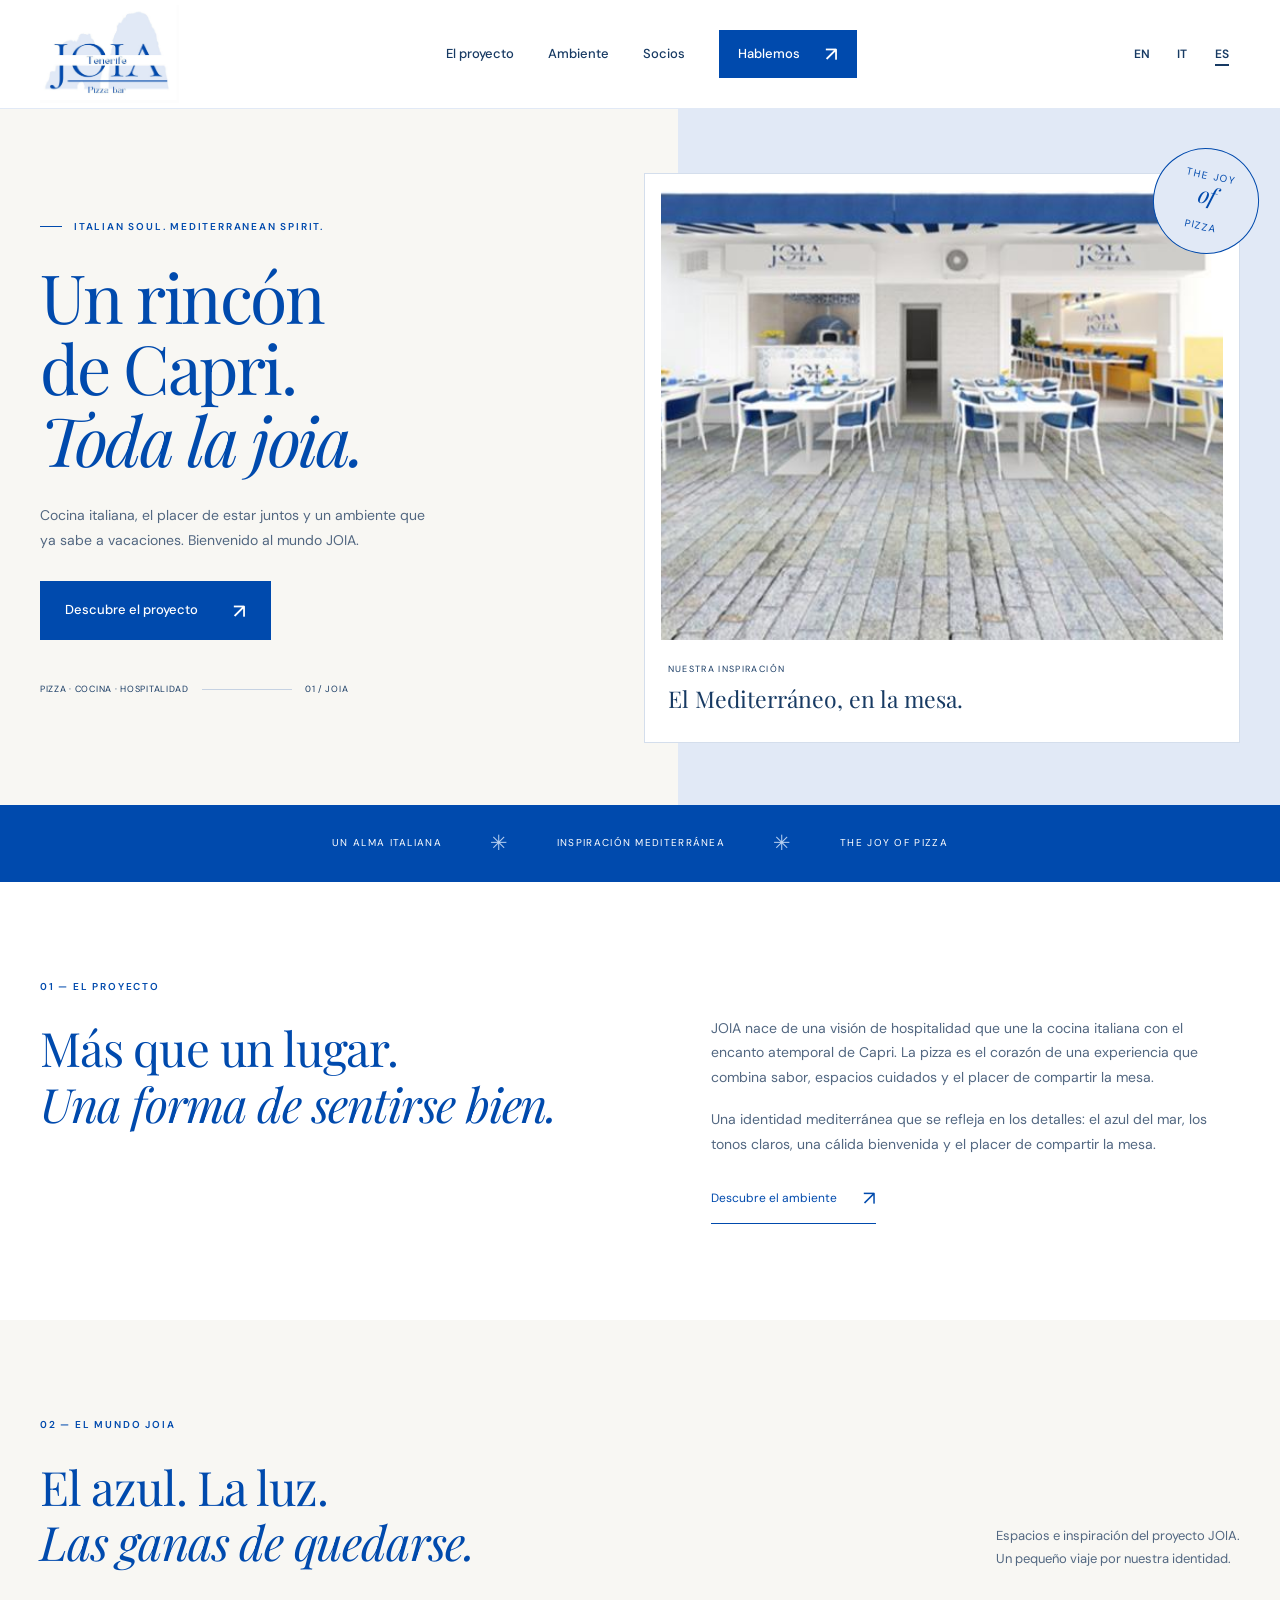
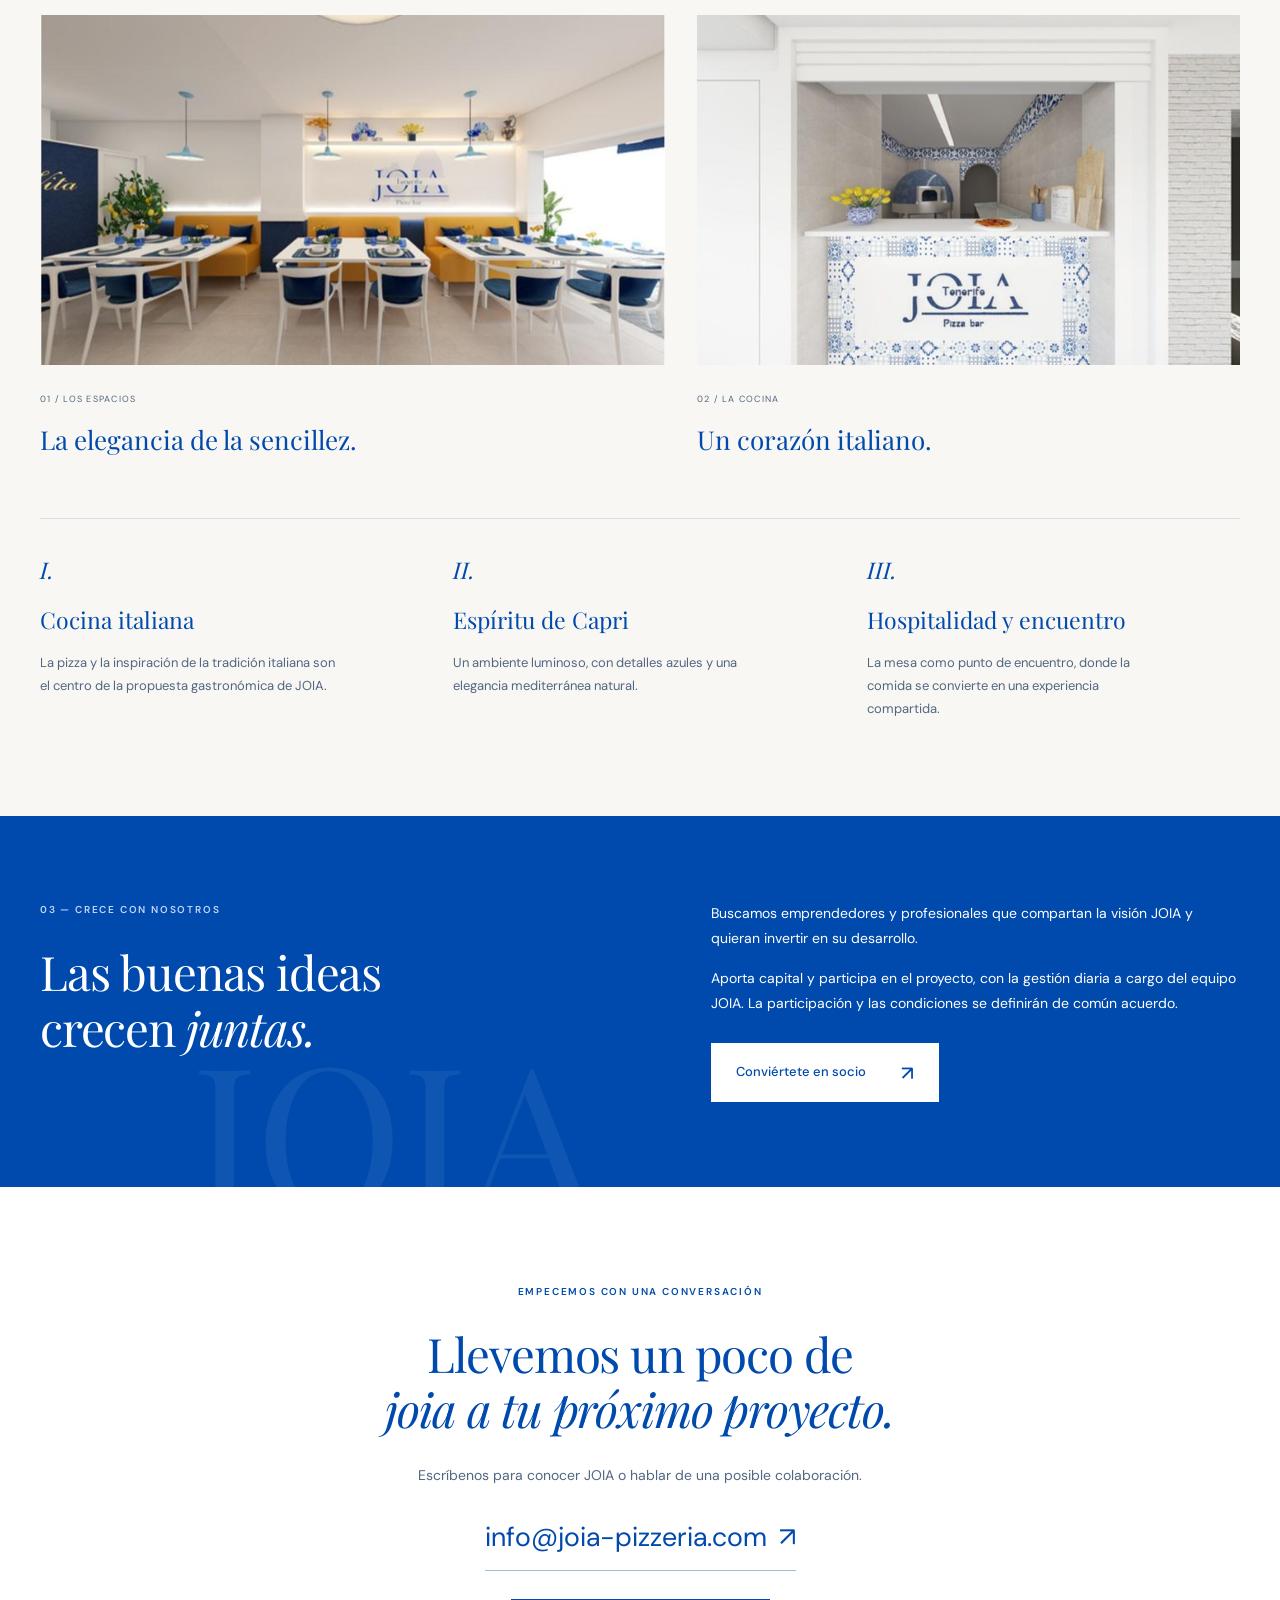
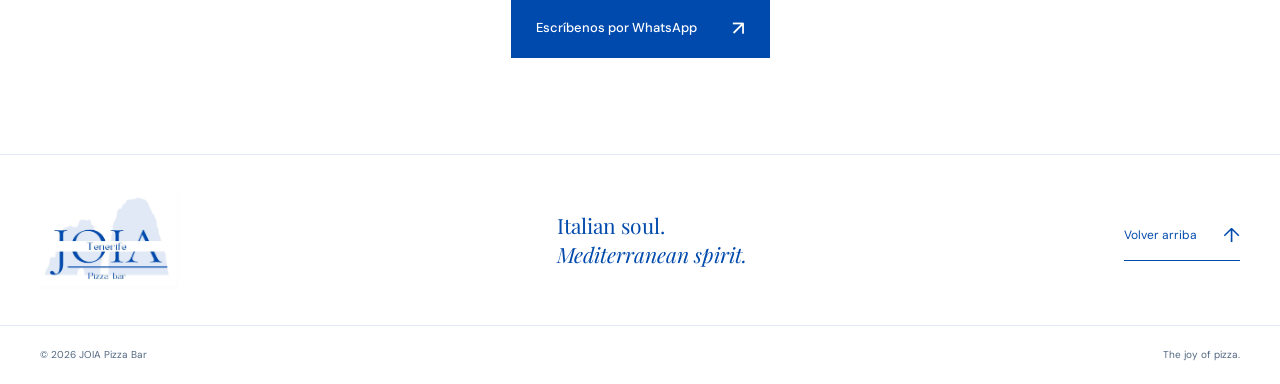
==== es/index.html @ fa0dd4e1 "Update page titles and descriptions for JOIA Pizzeria Contemporanea" ====
<!doctype html>
<html lang="es">
<head>
  <meta charset="utf-8">
  <meta name="viewport" content="width=device-width, initial-scale=1">
  <title>JOIA Pizzeria Contemporanea — Tenerife</title>
  <meta name="description" content="Descubre JOIA Pizza Bar, un proyecto de hospitalidad inspirado en Capri que reúne cocina italiana, pizza y encanto mediterráneo. Conoce el proyecto y conviértete en socio.">
  <link rel="canonical" href="https://www.joia-pizzeria.com/es/">
  <link rel="alternate" hreflang="en" href="https://www.joia-pizzeria.com/">
  <link rel="alternate" hreflang="it" href="https://www.joia-pizzeria.com/it/">
  <link rel="alternate" hreflang="es" href="https://www.joia-pizzeria.com/es/">
  <link rel="alternate" hreflang="x-default" href="https://www.joia-pizzeria.com/">
  <meta property="og:type" content="website">
  <meta property="og:site_name" content="JOIA">
  <meta property="og:title" content="JOIA Pizzeria Contemporanea — Tenerife">
  <meta property="og:description" content="Descubre JOIA Pizza Bar, un proyecto de hospitalidad inspirado en Capri que reúne cocina italiana, pizza y encanto mediterráneo. Conoce el proyecto y conviértete en socio.">
  <meta property="og:url" content="https://www.joia-pizzeria.com/es/">
  <meta property="og:image" content="https://www.joia-pizzeria.com/assets/img/joia-terrazza.jpg">
  <meta property="og:locale" content="es_ES">
  <meta property="og:locale:alternate" content="en_GB">
  <meta property="og:locale:alternate" content="it_IT">
  <meta name="twitter:card" content="summary_large_image">
  <meta name="twitter:title" content="JOIA Pizzeria Contemporanea — Tenerife">
  <meta name="twitter:description" content="Descubre JOIA Pizza Bar, un proyecto de hospitalidad inspirado en Capri que reúne cocina italiana, pizza y encanto mediterráneo. Conoce el proyecto y conviértete en socio.">
  <meta name="twitter:image" content="https://www.joia-pizzeria.com/assets/img/joia-terrazza.jpg">
  <script type="application/ld+json">{"@context": "https://schema.org", "@type": "WebPage", "name": "JOIA Pizzeria Contemporanea — Tenerife", "description": "Descubre JOIA Pizza Bar, un proyecto de hospitalidad inspirado en Capri que reúne cocina italiana, pizza y encanto mediterráneo. Conoce el proyecto y conviértete en socio.", "url": "https://www.joia-pizzeria.com/es/", "inLanguage": "es", "isPartOf": {"@type": "WebSite", "name": "JOIA", "url": "https://www.joia-pizzeria.com/", "inLanguage": ["en", "it", "es"]}}</script>
  <meta name="theme-color" content="#004AAD">
  <link rel="preconnect" href="https://fonts.googleapis.com">
  <link rel="preconnect" href="https://fonts.gstatic.com" crossorigin>
  <link href="https://fonts.googleapis.com/css2?family=DM+Sans:wght@400;500;600;700&family=Playfair+Display:ital,wght@0,400;0,500;0,600;1,400;1,500&display=swap" rel="stylesheet">
  <link rel="stylesheet" href="../assets/css/styles2.css">
  <script src="../assets/js/main2.js" defer></script>
  <link rel="stylesheet" href="../assets/css/languages.css">
</head>
<body>
  <a class="skip-link" href="#contenuto">Ir al contenido</a>
  <header class="header" id="top">
    <div class="shell header-inner">
      <a class="logo" href="./" aria-label="JOIA Pizza Bar, inicio">
        <img src="../assets/img/joia-logo-pdf.png" alt="JOIA Tenerife Pizza Bar" width="607" height="430">
      </a>
      <button class="menu-toggle" aria-controls="navigation" aria-expanded="false" aria-label="Abrir menú"><span></span><span></span></button>
      <nav id="navigation" class="navigation" aria-label="Navegación principal">
        <a href="#progetto">El proyecto</a>
        <a href="#atmosfera">Ambiente</a>
        <a href="#partner">Socios</a>
        <a class="button button-small" href="#contatti">Hablemos <span aria-hidden="true">↗</span></a>
      </nav>
      <div class="language-switcher" role="group" aria-label="Elegir idioma"><a href="/" lang="en" hreflang="en" aria-label="English">EN</a><a href="/it/" lang="it" hreflang="it" aria-label="Italiano">IT</a><a href="/es/" lang="es" hreflang="es" aria-label="Español" aria-current="true">ES</a></div>
    </div>
  </header>

  <main id="contenuto">
    <section class="hero2" aria-labelledby="hero-title">
      <div class="shell hero-grid">
        <div class="hero-copy2">
          <p class="kicker"><span aria-hidden="true"></span> Italian soul. Mediterranean spirit.</p>
          <h1 id="hero-title">Un rincón<br>de Capri.<br><em>Toda la joia.</em></h1>
          <p class="intro">Cocina italiana, el placer de estar juntos y un ambiente que ya sabe a vacaciones. Bienvenido al mundo JOIA.</p>
          <a class="button" href="#progetto">Descubre el proyecto <span aria-hidden="true">↗</span></a>
          <div class="hero-signature"><span>Pizza · Cocina · Hospitalidad</span><span class="signature-line" aria-hidden="true"></span><span>01 / JOIA</span></div>
        </div>
        <figure class="hero-photo">
          <img src="../assets/img/joia-terrazza.jpg" alt="Diseño de la terraza JOIA con mesas blancas y detalles azules" width="757" height="410" fetchpriority="high">
          <figcaption><span>Nuestra inspiración</span><strong>El Mediterráneo, en la mesa.</strong></figcaption>
          <div class="round-seal" aria-hidden="true">THE JOY<br><i>of</i><br>PIZZA</div>
        </figure>
      </div>
    </section>

    <div class="brand-band" aria-label="La identidad JOIA"><span>Un alma italiana</span><span aria-hidden="true">✳</span><span>Inspiración mediterránea</span><span aria-hidden="true">✳</span><span>The joy of pizza</span></div>

    <section class="section shell story" id="progetto">
      <div class="story-heading"><p class="kicker">01 — El proyecto</p><h2>Más que un lugar.<br><em>Una forma de sentirse bien.</em></h2></div>
      <div class="story-text"><p>JOIA nace de una visión de hospitalidad que une la cocina italiana con el encanto atemporal de Capri. La pizza es el corazón de una experiencia que combina sabor, espacios cuidados y el placer de compartir la mesa.</p><p>Una identidad mediterránea que se refleja en los detalles: el azul del mar, los tonos claros, una cálida bienvenida y el placer de compartir la mesa.</p><a class="text-link" href="#atmosfera">Descubre el ambiente <span aria-hidden="true">↗</span></a></div>
    </section>

    <section class="atmosphere" id="atmosfera">
      <div class="shell section">
        <div class="section-top"><div><p class="kicker">02 — El mundo JOIA</p><h2>El azul. La luz.<br><em>Las ganas de quedarse.</em></h2></div><p>Espacios e inspiración del proyecto JOIA.<br>Un pequeño viaje por nuestra identidad.</p></div>
        <div class="photo-grid">
          <figure class="space-photo"><img src="../assets/img/joia-interni.jpg" alt="Interior JOIA con asientos azules, mesas claras y detalles mediterráneos" width="760" height="553" loading="lazy"><figcaption><span>01 / Los espacios</span><h3>La elegancia de la sencillez.</h3></figcaption></figure>
          <figure class="space-photo"><img src="../assets/img/joia-forno.jpg" alt="Diseño del horno JOIA con una barra decorada en blanco y azul" width="757" height="553" loading="lazy"><figcaption><span>02 / La cocina</span><h3>Un corazón italiano.</h3></figcaption></figure>
        </div>
        <div class="identity-grid"><article><span class="detail-number">I.</span><h3>Cocina italiana</h3><p>La pizza y la inspiración de la tradición italiana son el centro de la propuesta gastronómica de JOIA.</p></article><article><span class="detail-number">II.</span><h3>Espíritu de Capri</h3><p>Un ambiente luminoso, con detalles azules y una elegancia mediterránea natural.</p></article><article><span class="detail-number">III.</span><h3>Hospitalidad y encuentro</h3><p>La mesa como punto de encuentro, donde la comida se convierte en una experiencia compartida.</p></article></div>
      </div>
    </section>

    <section class="partner2" id="partner">
      <div class="shell partner-grid">
        <div><p class="kicker">03 — Crece con nosotros</p><h2>Las buenas ideas<br>crecen <em>juntas.</em></h2></div>
        <div class="partner-copy"><p>Buscamos emprendedores y profesionales que compartan la visión JOIA y quieran invertir en su desarrollo.</p><p>Aporta capital y participa en el proyecto, con la gestión diaria a cargo del equipo JOIA. La participación y las condiciones se definirán de común acuerdo.</p><a class="button button-light" href="partner.html">Conviértete en socio <span aria-hidden="true">↗</span></a></div>
      </div>
      <span class="partner-watermark" aria-hidden="true">JOIA</span>
    </section>

    <section class="shell section contact2" id="contatti">
      <p class="kicker">Empecemos con una conversación</p>
      <h2>Llevemos un poco de<br><em>joia a tu próximo proyecto.</em></h2>
      <p>Escríbenos para conocer JOIA o hablar de una posible colaboración.</p>
      <a class="contact-email" href="mailto:info@joia-pizzeria.com?subject=Informaci%C3%B3n%20sobre%20el%20proyecto%20JOIA">info@joia-pizzeria.com<span aria-hidden="true">↗</span></a>
      <div class="contact-whatsapp">
        <a class="button" href="https://wa.me/34624633279?text=%C2%A1Hola%21%20Me%20gustar%C3%ADa%20recibir%20informaci%C3%B3n%20sobre%20el%20proyecto%20JOIA." target="_blank" rel="noopener noreferrer">Escríbenos por WhatsApp <span aria-hidden="true">↗</span></a>
      </div>
    </section>
  </main>

  <footer class="footer2">
    <div class="shell footer-top"><a class="logo" href="#top" aria-label="JOIA Pizza Bar, volver arriba"><img src="../assets/img/joia-logo-pdf.png" alt="JOIA Tenerife Pizza Bar" width="607" height="430" loading="lazy"></a><p>Italian soul.<br><em>Mediterranean spirit.</em></p><a class="text-link" href="#top">Volver arriba <span aria-hidden="true">↑</span></a></div>
    <div class="shell footer-bottom"><span>© <span id="year2">2026</span> JOIA Pizza Bar</span><span>The joy of pizza.</span></div>
  </footer>
</body>
</html>
---- assets/css/styles2.css ----
/* Seconda bozza: colori campionati dal logo nel PDF JOIA. */
:root { --blue: #004AAD; --light-blue: #E1E9F6; --ink: #173A63; --muted: #526781; --paper: #FFFFFF; --sand: #F8F7F3; --serif: 'Playfair Display', Georgia, serif; --sans: 'DM Sans', system-ui, sans-serif; }
* { box-sizing: border-box; }
html { scroll-behavior: smooth; scroll-padding-top: 112px; }
body { margin: 0; color: var(--ink); background: var(--paper); font: 16px/1.75 var(--sans); }
img { display: block; max-width: 100%; height: auto; }
a { color: inherit; }
button { font: inherit; }
h1, h2, h3, p, figure { margin: 0; }
h1, h2, h3 { font-family: var(--serif); font-weight: 400; }
em { font-weight: 400; }
a:focus-visible, button:focus-visible { outline: 3px solid var(--blue); outline-offset: 5px; }
.shell { max-width: 1280px; padding-inline: 40px; margin-inline: auto; }
.skip-link { position: fixed; top: -100px; left: 20px; z-index: 100; background: white; padding: 12px; }
.skip-link:focus { top: 10px; }
.header { background: #fff; position: sticky; top: 0; z-index: 20; border-bottom: 1px solid var(--light-blue); }
.header-inner { display: flex; align-items: center; justify-content: space-between; min-height: 108px; gap: 24px; }
.logo { display: block; width: 139px; flex-shrink: 0; }
.navigation { display: flex; gap: 34px; align-items: center; }
.navigation > a { text-decoration: none; font-size: 13px; font-weight: 500; }
.navigation > a:not(.button):hover { color: var(--blue); text-decoration: underline; text-underline-offset: 5px; }
.button { display: inline-flex; align-items: center; justify-content: space-between; gap: 35px; padding: 17px 24px; background: var(--blue); color: #fff; text-decoration: none; font-size: 13px; font-weight: 500; border: 1px solid var(--blue); transition: background .2s; }
.button:hover { background: #003A88; }
.button span { font-size: 20px; line-height: 1; }
.button-small { padding: 12px 18px; gap: 25px; }
.menu-toggle { display: none; background: none; border: 0; padding: 12px; width: 44px; height: 44px; cursor: pointer; }
.menu-toggle span { display: block; height: 2px; background: var(--blue); margin-block: 6px; }
.kicker { font-size: 10px; letter-spacing: .18em; text-transform: uppercase; font-weight: 600; color: var(--blue); margin-bottom: 25px; }
.hero2 { background: linear-gradient(90deg, var(--sand) 0%, var(--sand) 53%, var(--light-blue) 53%); padding-block: 64px 62px; }
.hero-grid { display: grid; grid-template-columns: .95fr 1.05fr; gap: 64px; align-items: center; }
.hero-copy2 .kicker { display: flex; align-items: center; gap: 12px; }
.hero-copy2 .kicker > span { width: 22px; height: 1px; background: var(--blue); }
h1 { font-size: clamp(54px, 5.3vw, 76px); line-height: 1.06; letter-spacing: -.035em; color: var(--blue); }
.intro { max-width: 390px; margin-block: 27px 29px; color: var(--muted); font-size: 14px; }
.hero-signature { display: flex; gap: 13px; align-items: center; margin-top: 42px; font-size: 9px; letter-spacing: .08em; text-transform: uppercase; }
.signature-line { height: 1px; flex: 1; max-width: 90px; background: #c6d2e2; }
.hero-photo { position: relative; padding: 16px 16px 0; background: white; border: 1px solid #d4deec; margin-left: 0; }
.hero-photo > img { width: 100%; height: 450px; object-fit: cover; object-position: center; }
.hero-photo figcaption { padding: 22px 7px 25px; }
.hero-photo figcaption span { display: block; font-size: 9px; letter-spacing: .15em; text-transform: uppercase; margin-bottom: 6px; }
.hero-photo figcaption strong { font: 400 23px/1.3 var(--serif); }
.round-seal { position: absolute; top: -26px; right: -20px; width: 106px; height: 106px; border: 1px solid var(--blue); border-radius: 50%; color: var(--blue); background: var(--light-blue); font-size: 10px; letter-spacing: .12em; text-align: center; line-height: 1.4; display: flex; flex-direction: column; justify-content: center; transform: rotate(12deg); }
.round-seal i { font: italic 23px/1 var(--serif); letter-spacing: 0; }
.brand-band { display: flex; justify-content: center; gap: 48px; align-items: center; background: var(--blue); color: white; padding: 20px 30px; font-size: 10px; letter-spacing: .13em; text-transform: uppercase; }
.brand-band span:nth-child(even) { font-size: 21px; color: #b7d0f0; }
.section { padding-block: 96px; }
h2 { font-size: clamp(34px, 3.7vw, 50px); line-height: 1.18; letter-spacing: -.025em; color: var(--blue); }
.story { display: grid; grid-template-columns: 1.1fr 1fr; gap: 90px; }
.story-text { padding-top: 38px; font-size: 14px; color: var(--muted); }
.story-text p + p { margin-top: 18px; }
.text-link { display: inline-flex; align-items: center; gap: 26px; text-decoration: none; color: var(--blue); font-size: 12px; border-bottom: 1px solid var(--blue); padding-bottom: 7px; }
.story-text .text-link { margin-top: 25px; }
.text-link span { font-size: 20px; }
.atmosphere { background: var(--sand); }
.section-top { display: flex; align-items: flex-end; justify-content: space-between; gap: 35px; margin-bottom: 45px; }
.section-top > p { font-size: 13px; color: var(--muted); max-width: 320px; }
.photo-grid { display: grid; grid-template-columns: 1.15fr 1fr; gap: 32px; }
.space-photo img { width: 100%; height: 350px; object-fit: cover; }
.space-photo figcaption { padding-top: 18px; }
.space-photo figcaption > span { font-size: 9px; letter-spacing: .14em; text-transform: uppercase; color: var(--muted); }
.space-photo h3 { font-size: 26px; color: var(--blue); margin-top: 6px; }
.identity-grid { display: grid; grid-template-columns: repeat(3, 1fr); gap: 40px; margin-top: 55px; padding-top: 35px; border-top: 1px solid #d8e0e9; }
.detail-number { font: italic 23px var(--serif); color: var(--blue); }
.identity-grid h3 { font-size: 23px; margin: 12px 0; color: var(--blue); }
.identity-grid p { font-size: 13px; color: var(--muted); max-width: 300px; }
.partner2 { background: var(--blue); color: white; padding-block: 85px; position: relative; overflow: hidden; }
.partner-grid { display: grid; grid-template-columns: 1.1fr 1fr; gap: 90px; position: relative; z-index: 1; }
.partner2 .kicker { color: #c1d6f5; }
.partner2 h2 { color: white; }
.partner-copy { font-size: 14px; }
.partner-copy p + p { margin-top: 16px; }
.button-light { background: white; color: var(--blue); border-color: white; margin-top: 28px; }
.button-light:hover { background: var(--light-blue); }
.partner2 a:focus-visible { outline-color: white; }
.partner-watermark { position: absolute; font: 200px/1 var(--serif); opacity: .06; bottom: -42px; left: 15%; pointer-events: none; }
.contact2 { text-align: center; }
.contact2 > p:not(.kicker) { font-size: 14px; color: var(--muted); margin-top: 26px; }
.contact-email { display: inline-block; font-size: clamp(17px, 2.5vw, 27px); color: var(--blue); text-decoration: none; border-bottom: 1px solid #a0bada; padding-bottom: 10px; margin-top: 25px; overflow-wrap: anywhere; }
.contact-email span { padding-left: 12px; }
.contact-whatsapp { margin-top: 28px; }
.footer2 { border-top: 1px solid var(--light-blue); }
.footer-top { display: flex; align-items: center; justify-content: space-between; gap: 25px; padding-block: 36px; }
.footer-top > p { font: 21px/1.4 var(--serif); color: var(--blue); }
.footer-bottom { display: flex; justify-content: space-between; border-top: 1px solid var(--light-blue); padding-block: 20px; font-size: 10px; color: var(--muted); }
@media (max-width: 1000px) {
  .hero-grid { gap: 35px; }
  .hero-photo > img { height: 420px; }
  .story, .partner-grid { gap: 45px; }
  .brand-band { gap: 25px; font-size: 9px; }
}
@media (max-width: 760px) {
  html { scroll-padding-top: 87px; }
  .shell { padding-inline: 24px; }
  .header-inner { min-height: 84px; }
  .logo { width: 103px; }
  .menu-toggle { display: block; }
  .navigation { display: none; position: absolute; top: 84px; left: 0; right: 0; background: white; padding: 24px; border-bottom: 1px solid var(--light-blue); flex-direction: column; align-items: stretch; gap: 22px; }
  .navigation.open { display: flex; }
  .menu-toggle[aria-expanded="true"] span:first-child { transform: translateY(4px) rotate(45deg); }
  .menu-toggle[aria-expanded="true"] span:last-child { transform: translateY(-4px) rotate(-45deg); }
  .hero2 { background: var(--sand); padding-block: 43px; }
  .hero-grid, .story, .partner-grid { grid-template-columns: 1fr; gap: 38px; }
  .hero-copy2 .kicker { font-size: 8px; letter-spacing: .12em; }
  h1 { font-size: clamp(49px, 10vw, 72px); }
  .intro { max-width: 440px; }
  .hero-signature { margin-top: 28px; }
  .hero-photo { margin-top: 15px; padding: 10px 10px 0; }
  .hero-photo > img { height: 320px; }
  .hero-photo figcaption strong { font-size: 21px; }
  .round-seal { right: 8px; width: 85px; height: 85px; font-size: 8px; }
  .brand-band { flex-wrap: wrap; gap: 8px 15px; font-size: 8px; padding: 18px 20px; }
  .brand-band span:nth-child(even) { font-size: 15px; }
  .section { padding-block: 60px; }
  .story-text { padding-top: 0; }
  .section-top { display: block; margin-bottom: 30px; }
  .section-top > p { margin-top: 24px; }
  .photo-grid, .identity-grid { grid-template-columns: 1fr; gap: 32px; }
  .space-photo img { height: auto; }
  .identity-grid { margin-top: 38px; }
  .identity-grid p { max-width: none; }
  .partner2 { padding-block: 60px; }
  .partner-grid { gap: 28px; }
  .footer-top { flex-wrap: wrap; gap: 25px; }
  .footer-top > p { font-size: 17px; }
  .footer-top .text-link { font-size: 11px; }
  .footer-bottom { font-size: 9px; gap: 12px; }
}
@media (prefers-reduced-motion: reduce) { html { scroll-behavior: auto; } .button { transition: none; } }
---- assets/css/languages.css ----
/* Shared language selector: always available, including when the mobile menu is closed. */
.language-switcher {
  display: flex;
  align-items: center;
  gap: 4px;
  flex-shrink: 0;
}
.language-switcher a {
  display: inline-flex;
  align-items: center;
  justify-content: center;
  min-width: 36px;
  min-height: 44px;
  padding: 6px;
  font: 600 12px/1.2 var(--sans, var(--font-body, sans-serif));
  color: inherit;
  text-decoration: none;
  border-radius: 3px;
}
.language-switcher a[aria-current="true"] {
  text-decoration: underline;
  text-underline-offset: 6px;
  text-decoration-thickness: 2px;
}
.language-switcher a:hover { background: rgba(0, 74, 173, .08); }
.language-switcher a:focus-visible { outline: 2px solid currentColor; outline-offset: 2px; }
.site-header .header-inner { gap: 20px; }
@media (min-width: 761px) and (max-width: 1100px) {
  .navigation { gap: 18px; }
  .site-nav { gap: 16px; }
  .site-nav a:not(.btn) { letter-spacing: .06em; }
}
@media (max-width: 760px) {
  .header-inner { gap: 8px; }
  .menu-toggle, .nav-toggle { margin-left: auto; order: 2; flex-shrink: 0; }
  .language-switcher { order: 1; margin-left: auto; }
  .language-switcher a { min-width: 32px; }
  .site-header .header-inner { gap: 8px; }
}
/* Longer translated navigation uses the compact header on tablets as well. */
@media (min-width: 761px) and (max-width: 1000px) {
  .menu-toggle, .nav-toggle { display: block; order: 2; }
  .language-switcher { margin-left: auto; }
  .navigation, .site-nav {
    display: none;
    position: absolute;
    left: 0;
    right: 0;
    padding: 24px;
    flex-direction: column;
    align-items: stretch;
    gap: 22px;
  }
  .navigation { top: 108px; background: white; border-bottom: 1px solid var(--light-blue); }
  .site-nav { top: 76px; background: var(--yellow); }
  .navigation.open, .site-nav.open { display: flex; }
}
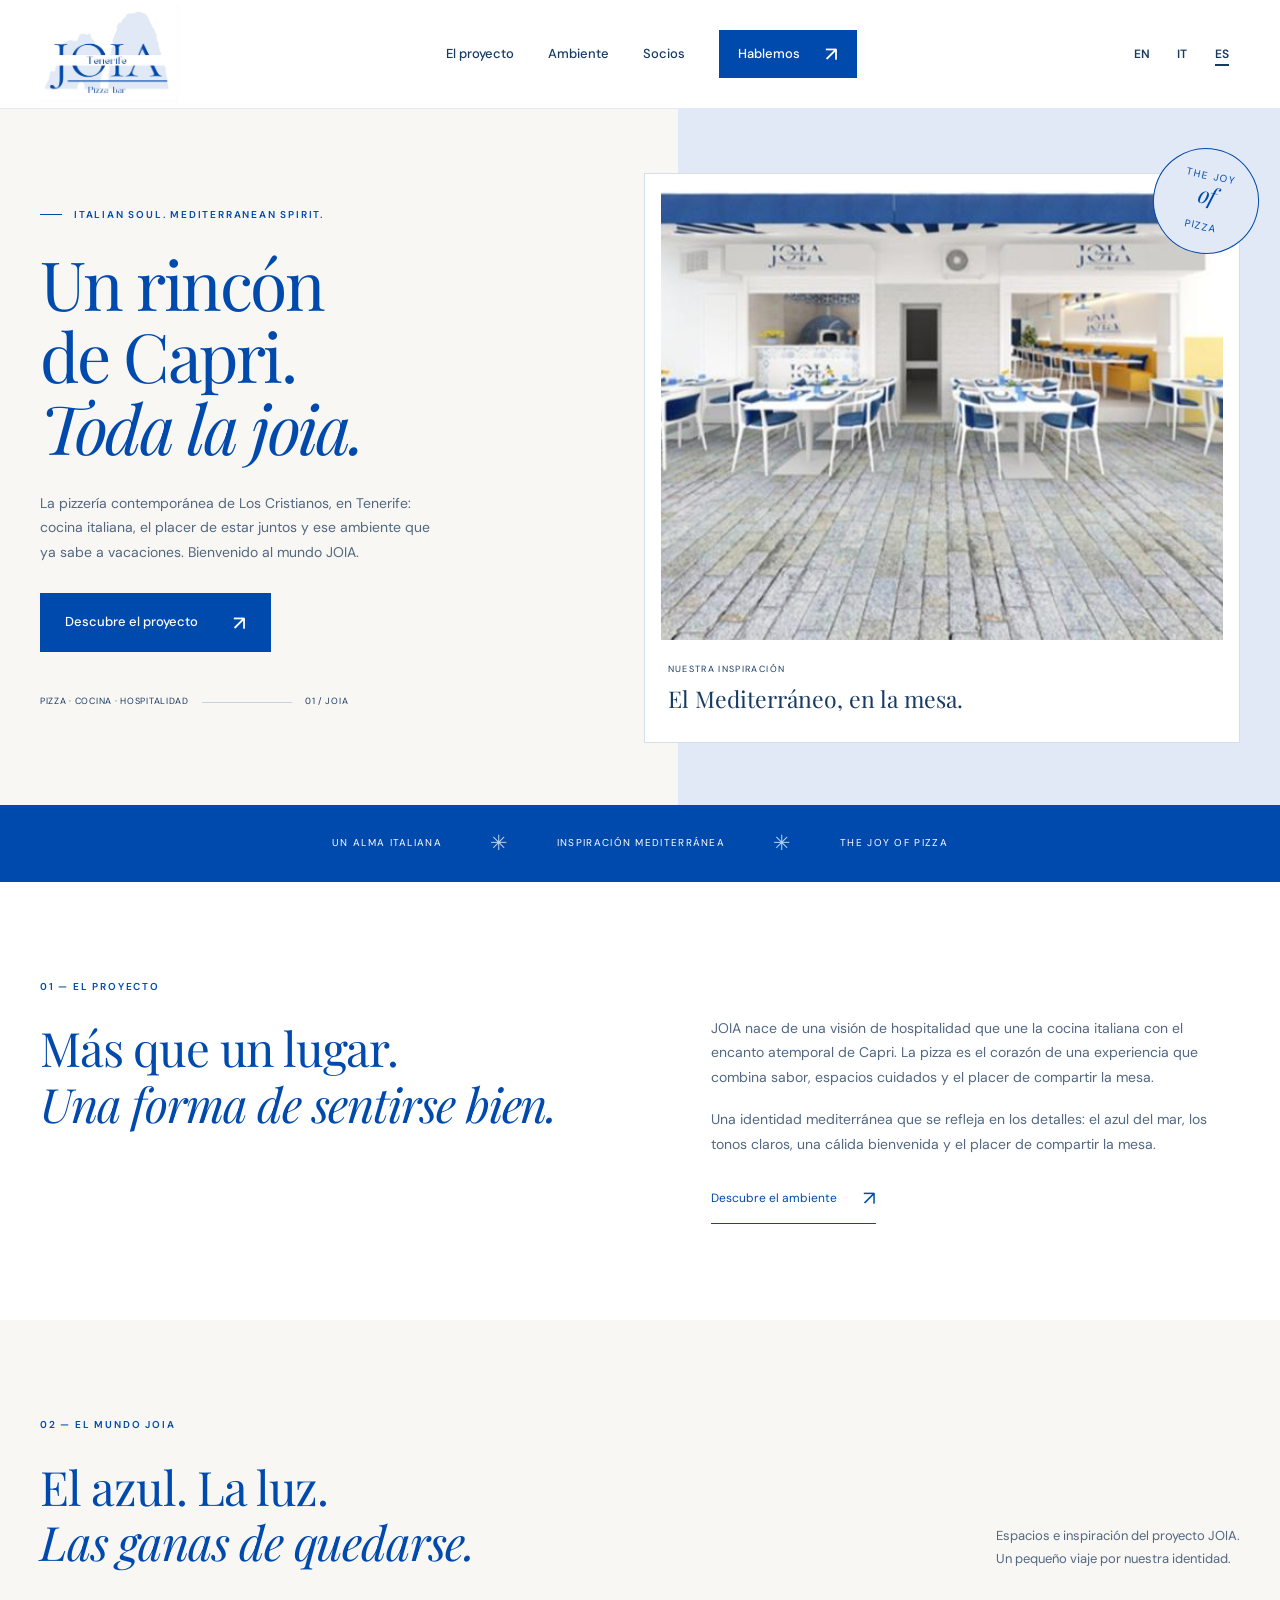
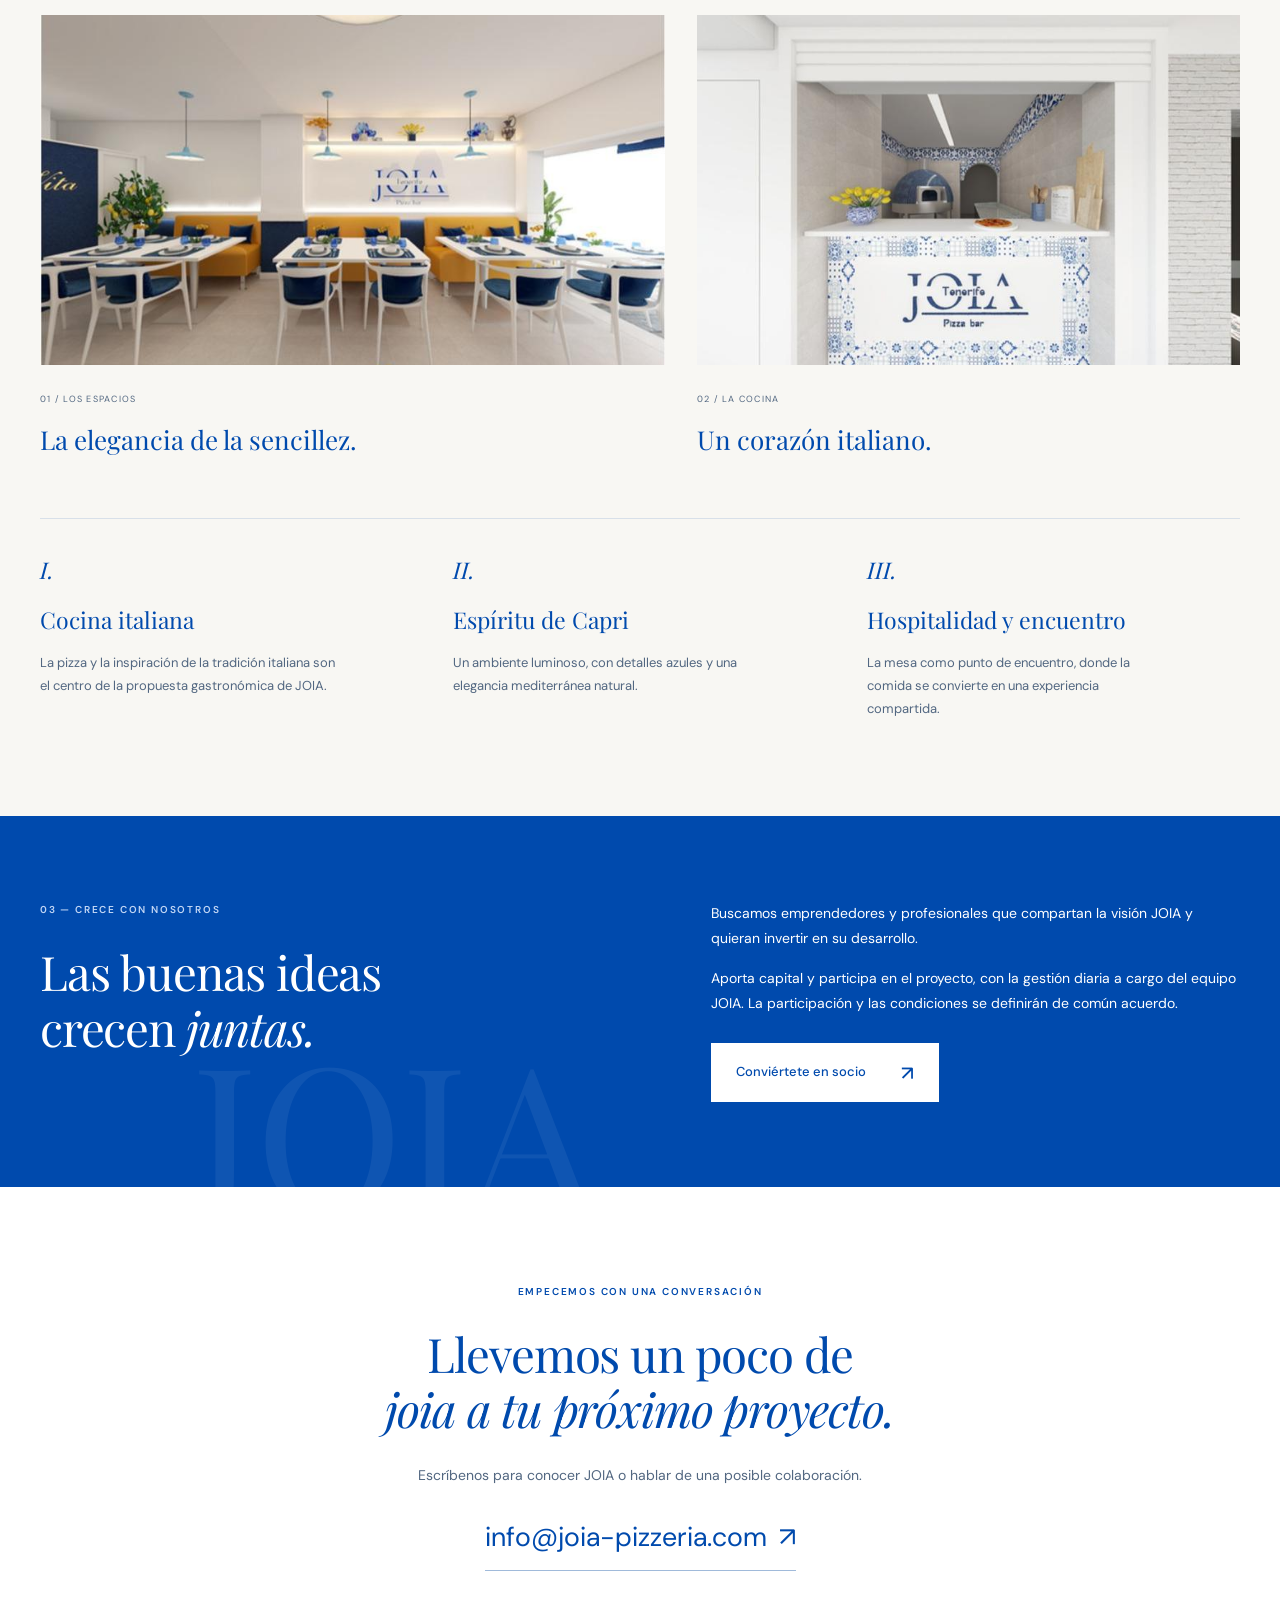
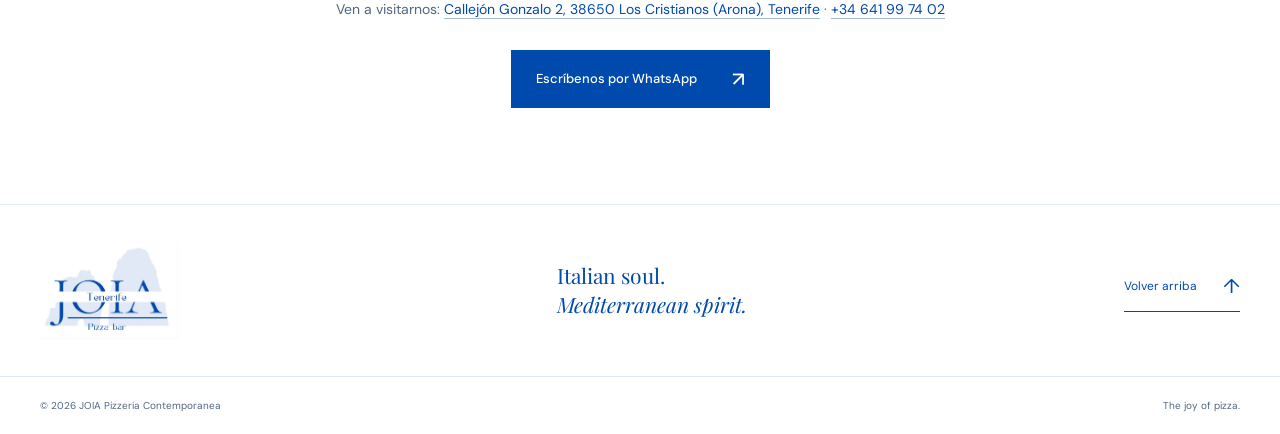
==== commit 444aa027: "Refactor JOIA branding and update content for Pizzeria Contemporanea - Changed all instances of "JOI" ====
--- a/es/index.html
+++ b/es/index.html
@@ -3,28 +3,32 @@
 <head>
   <meta charset="utf-8">
   <meta name="viewport" content="width=device-width, initial-scale=1">
-  <title>JOIA Pizzeria Contemporanea — Tenerife</title>
-  <meta name="description" content="Descubre JOIA Pizza Bar, un proyecto de hospitalidad inspirado en Capri que reúne cocina italiana, pizza y encanto mediterráneo. Conoce el proyecto y conviértete en socio.">
+  <title>JOIA Pizzeria Contemporanea — Pizzería en Los Cristianos, Tenerife</title>
+  <meta name="description" content="Pizza italiana contemporánea en Los Cristianos (Arona), Tenerife: masa ligera, ingredientes italianos y un ambiente inspirado en Capri. Te esperamos en JOIA.">
   <link rel="canonical" href="https://www.joia-pizzeria.com/es/">
   <link rel="alternate" hreflang="en" href="https://www.joia-pizzeria.com/">
   <link rel="alternate" hreflang="it" href="https://www.joia-pizzeria.com/it/">
   <link rel="alternate" hreflang="es" href="https://www.joia-pizzeria.com/es/">
   <link rel="alternate" hreflang="x-default" href="https://www.joia-pizzeria.com/">
   <meta property="og:type" content="website">
-  <meta property="og:site_name" content="JOIA">
-  <meta property="og:title" content="JOIA Pizzeria Contemporanea — Tenerife">
-  <meta property="og:description" content="Descubre JOIA Pizza Bar, un proyecto de hospitalidad inspirado en Capri que reúne cocina italiana, pizza y encanto mediterráneo. Conoce el proyecto y conviértete en socio.">
+  <meta property="og:site_name" content="JOIA Pizzeria Contemporanea">
+  <meta property="og:title" content="JOIA Pizzeria Contemporanea — Pizzería en Los Cristianos, Tenerife">
+  <meta property="og:description" content="Pizza italiana contemporánea en Los Cristianos (Arona), Tenerife: masa ligera, ingredientes italianos y un ambiente inspirado en Capri. Te esperamos en JOIA.">
   <meta property="og:url" content="https://www.joia-pizzeria.com/es/">
   <meta property="og:image" content="https://www.joia-pizzeria.com/assets/img/joia-terrazza.jpg">
   <meta property="og:locale" content="es_ES">
   <meta property="og:locale:alternate" content="en_GB">
   <meta property="og:locale:alternate" content="it_IT">
   <meta name="twitter:card" content="summary_large_image">
-  <meta name="twitter:title" content="JOIA Pizzeria Contemporanea — Tenerife">
-  <meta name="twitter:description" content="Descubre JOIA Pizza Bar, un proyecto de hospitalidad inspirado en Capri que reúne cocina italiana, pizza y encanto mediterráneo. Conoce el proyecto y conviértete en socio.">
+  <meta name="twitter:title" content="JOIA Pizzeria Contemporanea — Pizzería en Los Cristianos, Tenerife">
+  <meta name="twitter:description" content="Pizza italiana contemporánea en Los Cristianos (Arona), Tenerife: masa ligera, ingredientes italianos y un ambiente inspirado en Capri. Te esperamos en JOIA.">
   <meta name="twitter:image" content="https://www.joia-pizzeria.com/assets/img/joia-terrazza.jpg">
-  <script type="application/ld+json">{"@context": "https://schema.org", "@type": "WebPage", "name": "JOIA Pizzeria Contemporanea — Tenerife", "description": "Descubre JOIA Pizza Bar, un proyecto de hospitalidad inspirado en Capri que reúne cocina italiana, pizza y encanto mediterráneo. Conoce el proyecto y conviértete en socio.", "url": "https://www.joia-pizzeria.com/es/", "inLanguage": "es", "isPartOf": {"@type": "WebSite", "name": "JOIA", "url": "https://www.joia-pizzeria.com/", "inLanguage": ["en", "it", "es"]}}</script>
+  <script type="application/ld+json">[{"@context": "https://schema.org", "@type": "WebPage", "name": "JOIA Pizzeria Contemporanea — Pizzería en Los Cristianos, Tenerife", "description": "Pizza italiana contemporánea en Los Cristianos (Arona), Tenerife: masa ligera, ingredientes italianos y un ambiente inspirado en Capri. Te esperamos en JOIA.", "url": "https://www.joia-pizzeria.com/es/", "inLanguage": "es", "isPartOf": {"@type": "WebSite", "name": "JOIA Pizzeria Contemporanea", "url": "https://www.joia-pizzeria.com/", "inLanguage": ["en", "it", "es"]}}, {"@context": "https://schema.org", "@type": "Restaurant", "@id": "https://www.joia-pizzeria.com/#restaurant", "url": "https://www.joia-pizzeria.com/", "image": ["https://www.joia-pizzeria.com/assets/img/joia-terrazza.jpg", "https://www.joia-pizzeria.com/assets/img/joia-interni.jpg", "https://www.joia-pizzeria.com/assets/img/joia-forno.jpg"], "mainEntityOfPage": "https://www.joia-pizzeria.com/es/", "name": "JOIA Pizzeria Contemporanea", "telephone": "+34641997402", "email": "info@joia-pizzeria.com", "address": {"@type": "PostalAddress", "streetAddress": "Callejón Gonzalo 2", "postalCode": "38650", "addressLocality": "Los Cristianos, Arona", "addressRegion": "Santa Cruz de Tenerife", "addressCountry": "ES"}, "geo": {"@type": "GeoCoordinates", "latitude": 28.051, "longitude": -16.717}, "servesCuisine": ["Pizza", "Italian"], "priceRange": "€10–20", "sameAs": ["https://www.tripadvisor.com/Restaurant_Review-g230096-d33242851-Reviews-Joia_Pizzeria_Contemporanea-Arona_Tenerife_Canary_Islands.html"]}]</script>
   <meta name="theme-color" content="#004AAD">
+  <link rel="icon" href="/favicon.ico" sizes="16x16 32x32 48x48">
+  <link rel="icon" type="image/png" sizes="32x32" href="../assets/img/favicon-32.png">
+  <link rel="icon" type="image/svg+xml" href="../assets/img/favicon.svg">
+  <link rel="apple-touch-icon" sizes="180x180" href="../assets/img/apple-touch-icon.png">
   <link rel="preconnect" href="https://fonts.googleapis.com">
   <link rel="preconnect" href="https://fonts.gstatic.com" crossorigin>
   <link href="https://fonts.googleapis.com/css2?family=DM+Sans:wght@400;500;600;700&family=Playfair+Display:ital,wght@0,400;0,500;0,600;1,400;1,500&display=swap" rel="stylesheet">
@@ -36,8 +40,8 @@
   <a class="skip-link" href="#contenuto">Ir al contenido</a>
   <header class="header" id="top">
     <div class="shell header-inner">
-      <a class="logo" href="./" aria-label="JOIA Pizza Bar, inicio">
-        <img src="../assets/img/joia-logo-pdf.png" alt="JOIA Tenerife Pizza Bar" width="607" height="430">
+      <a class="logo" href="./" aria-label="JOIA Pizzeria Contemporanea, inicio">
+        <img src="../assets/img/joia-logo-pdf.png" alt="JOIA Pizzeria Contemporanea Tenerife" width="607" height="430">
       </a>
       <button class="menu-toggle" aria-controls="navigation" aria-expanded="false" aria-label="Abrir menú"><span></span><span></span></button>
       <nav id="navigation" class="navigation" aria-label="Navegación principal">
@@ -56,12 +60,12 @@
         <div class="hero-copy2">
           <p class="kicker"><span aria-hidden="true"></span> Italian soul. Mediterranean spirit.</p>
           <h1 id="hero-title">Un rincón<br>de Capri.<br><em>Toda la joia.</em></h1>
-          <p class="intro">Cocina italiana, el placer de estar juntos y un ambiente que ya sabe a vacaciones. Bienvenido al mundo JOIA.</p>
+          <p class="intro">La pizzería contemporánea de Los Cristianos, en Tenerife: cocina italiana, el placer de estar juntos y ese ambiente que ya sabe a vacaciones. Bienvenido al mundo JOIA.</p>
           <a class="button" href="#progetto">Descubre el proyecto <span aria-hidden="true">↗</span></a>
           <div class="hero-signature"><span>Pizza · Cocina · Hospitalidad</span><span class="signature-line" aria-hidden="true"></span><span>01 / JOIA</span></div>
         </div>
         <figure class="hero-photo">
-          <img src="../assets/img/joia-terrazza.jpg" alt="Diseño de la terraza JOIA con mesas blancas y detalles azules" width="757" height="410" fetchpriority="high">
+          <img src="../assets/img/joia-terrazza.jpg" alt="La terraza de JOIA Pizzeria Contemporanea en Los Cristianos, con mesas blancas y detalles azules" width="757" height="410" fetchpriority="high">
           <figcaption><span>Nuestra inspiración</span><strong>El Mediterráneo, en la mesa.</strong></figcaption>
           <div class="round-seal" aria-hidden="true">THE JOY<br><i>of</i><br>PIZZA</div>
         </figure>
@@ -79,8 +83,8 @@
       <div class="shell section">
         <div class="section-top"><div><p class="kicker">02 — El mundo JOIA</p><h2>El azul. La luz.<br><em>Las ganas de quedarse.</em></h2></div><p>Espacios e inspiración del proyecto JOIA.<br>Un pequeño viaje por nuestra identidad.</p></div>
         <div class="photo-grid">
-          <figure class="space-photo"><img src="../assets/img/joia-interni.jpg" alt="Interior JOIA con asientos azules, mesas claras y detalles mediterráneos" width="760" height="553" loading="lazy"><figcaption><span>01 / Los espacios</span><h3>La elegancia de la sencillez.</h3></figcaption></figure>
-          <figure class="space-photo"><img src="../assets/img/joia-forno.jpg" alt="Diseño del horno JOIA con una barra decorada en blanco y azul" width="757" height="553" loading="lazy"><figcaption><span>02 / La cocina</span><h3>Un corazón italiano.</h3></figcaption></figure>
+          <figure class="space-photo"><img src="../assets/img/joia-interni.jpg" alt="La sala de la pizzería JOIA con asientos azules, mesas claras y detalles mediterráneos" width="760" height="553" loading="lazy"><figcaption><span>01 / Los espacios</span><h3>La elegancia de la sencillez.</h3></figcaption></figure>
+          <figure class="space-photo"><img src="../assets/img/joia-forno.jpg" alt="El horno de pizza de JOIA con barra decorada en blanco y azul" width="757" height="553" loading="lazy"><figcaption><span>02 / La cocina</span><h3>Un corazón italiano.</h3></figcaption></figure>
         </div>
         <div class="identity-grid"><article><span class="detail-number">I.</span><h3>Cocina italiana</h3><p>La pizza y la inspiración de la tradición italiana son el centro de la propuesta gastronómica de JOIA.</p></article><article><span class="detail-number">II.</span><h3>Espíritu de Capri</h3><p>Un ambiente luminoso, con detalles azules y una elegancia mediterránea natural.</p></article><article><span class="detail-number">III.</span><h3>Hospitalidad y encuentro</h3><p>La mesa como punto de encuentro, donde la comida se convierte en una experiencia compartida.</p></article></div>
       </div>
@@ -99,6 +103,7 @@
       <h2>Llevemos un poco de<br><em>joia a tu próximo proyecto.</em></h2>
       <p>Escríbenos para conocer JOIA o hablar de una posible colaboración.</p>
       <a class="contact-email" href="mailto:info@joia-pizzeria.com?subject=Informaci%C3%B3n%20sobre%20el%20proyecto%20JOIA">info@joia-pizzeria.com<span aria-hidden="true">↗</span></a>
+      <p class="contact-address">Ven a visitarnos: <a href="https://www.google.com/maps/search/?api=1&amp;query=JOIA+Pizzeria+Contemporanea+Callej%C3%B3n+Gonzalo+2+Los+Cristianos" target="_blank" rel="noopener noreferrer">Callejón Gonzalo 2, 38650 Los Cristianos (Arona), Tenerife</a> · <a href="tel:+34641997402">+34 641 99 74 02</a></p>
       <div class="contact-whatsapp">
         <a class="button" href="https://wa.me/34624633279?text=%C2%A1Hola%21%20Me%20gustar%C3%ADa%20recibir%20informaci%C3%B3n%20sobre%20el%20proyecto%20JOIA." target="_blank" rel="noopener noreferrer">Escríbenos por WhatsApp <span aria-hidden="true">↗</span></a>
       </div>
@@ -106,8 +111,8 @@
   </main>
 
   <footer class="footer2">
-    <div class="shell footer-top"><a class="logo" href="#top" aria-label="JOIA Pizza Bar, volver arriba"><img src="../assets/img/joia-logo-pdf.png" alt="JOIA Tenerife Pizza Bar" width="607" height="430" loading="lazy"></a><p>Italian soul.<br><em>Mediterranean spirit.</em></p><a class="text-link" href="#top">Volver arriba <span aria-hidden="true">↑</span></a></div>
-    <div class="shell footer-bottom"><span>© <span id="year2">2026</span> JOIA Pizza Bar</span><span>The joy of pizza.</span></div>
+    <div class="shell footer-top"><a class="logo" href="#top" aria-label="JOIA Pizzeria Contemporanea, volver arriba"><img src="../assets/img/joia-logo-pdf.png" alt="JOIA Pizzeria Contemporanea Tenerife" width="607" height="430" loading="lazy"></a><p>Italian soul.<br><em>Mediterranean spirit.</em></p><a class="text-link" href="#top">Volver arriba <span aria-hidden="true">↑</span></a></div>
+    <div class="shell footer-bottom"><span>© <span id="year2">2026</span> JOIA Pizzeria Contemporanea</span><span>The joy of pizza.</span></div>
   </footer>
 </body>
 </html>
--- a/assets/css/styles2.css
+++ b/assets/css/styles2.css
@@ -78,6 +78,7 @@
 .contact-email { display: inline-block; font-size: clamp(17px, 2.5vw, 27px); color: var(--blue); text-decoration: none; border-bottom: 1px solid #a0bada; padding-bottom: 10px; margin-top: 25px; overflow-wrap: anywhere; }
 .contact-email span { padding-left: 12px; }
 .contact-whatsapp { margin-top: 28px; }
+.contact-address a { color: var(--blue); text-decoration: none; border-bottom: 1px solid #a0bada; }
 .footer2 { border-top: 1px solid var(--light-blue); }
 .footer-top { display: flex; align-items: center; justify-content: space-between; gap: 25px; padding-block: 36px; }
 .footer-top > p { font: 21px/1.4 var(--serif); color: var(--blue); }
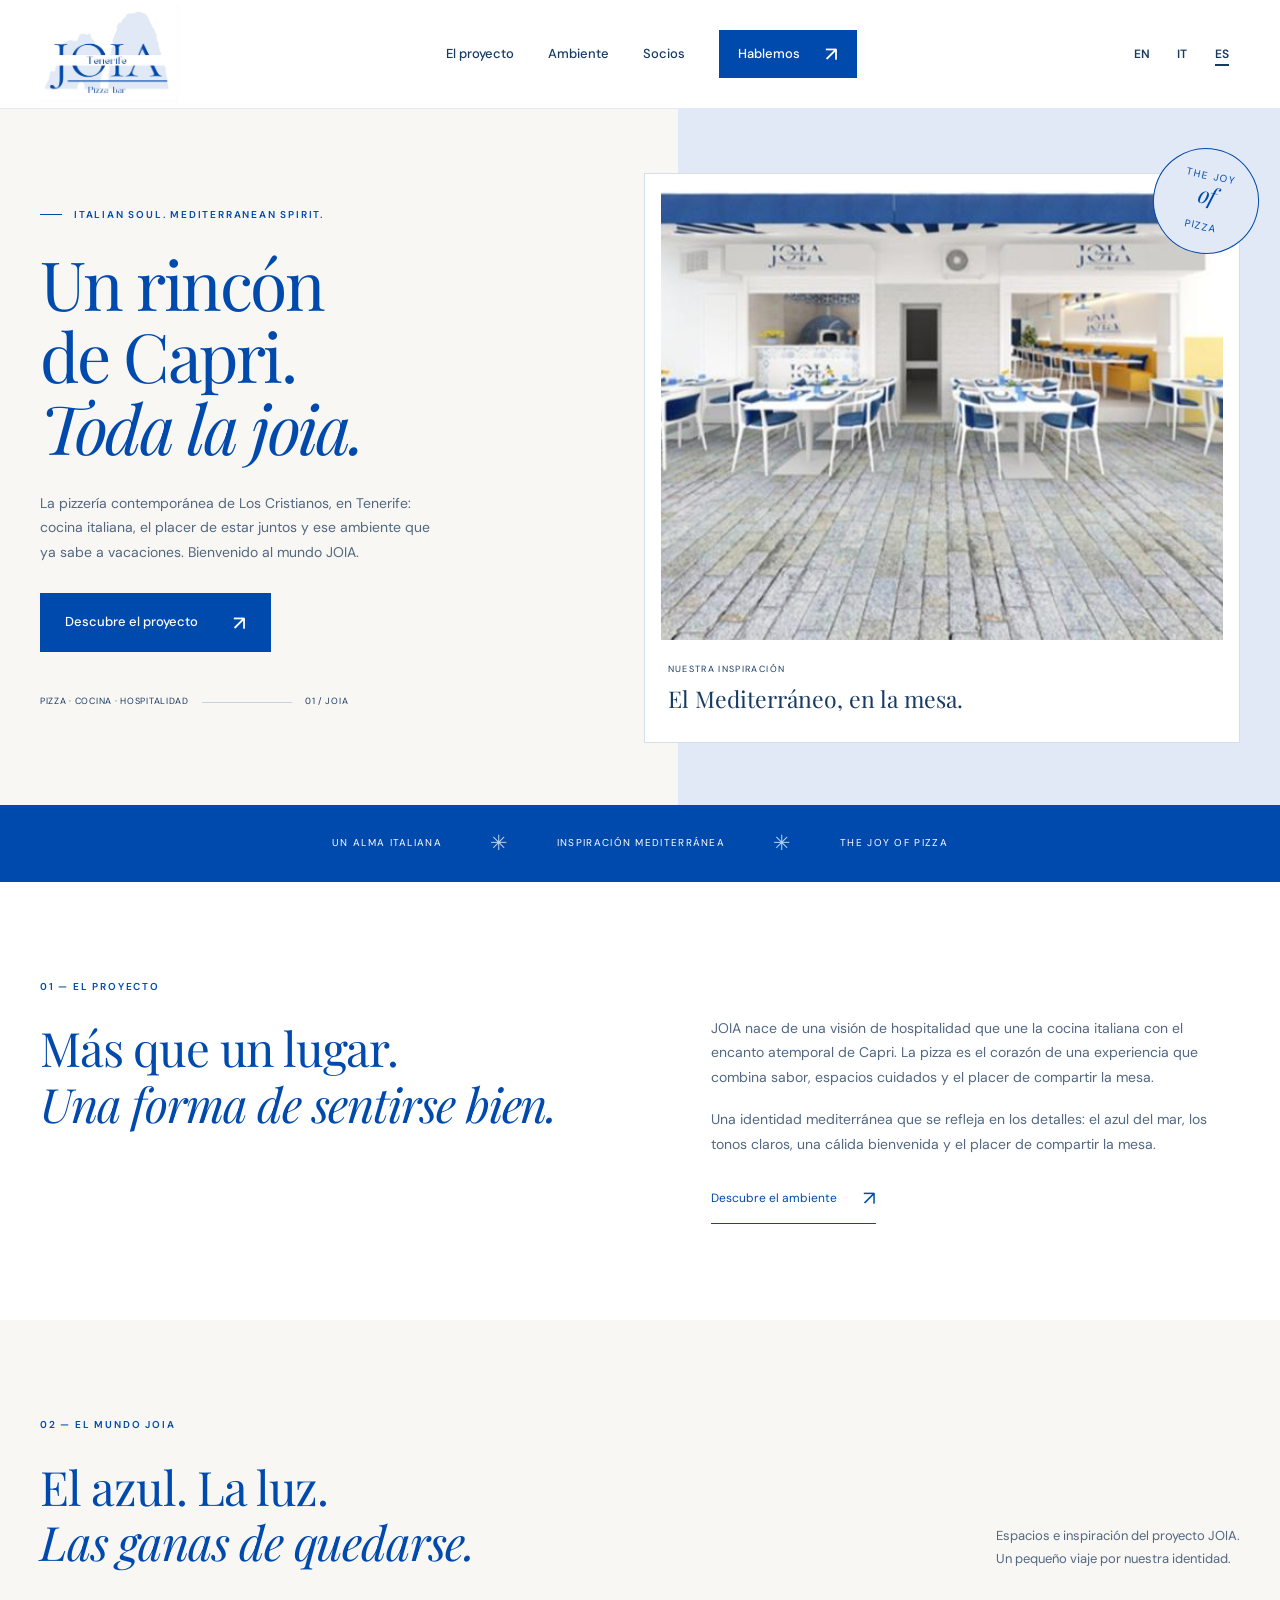
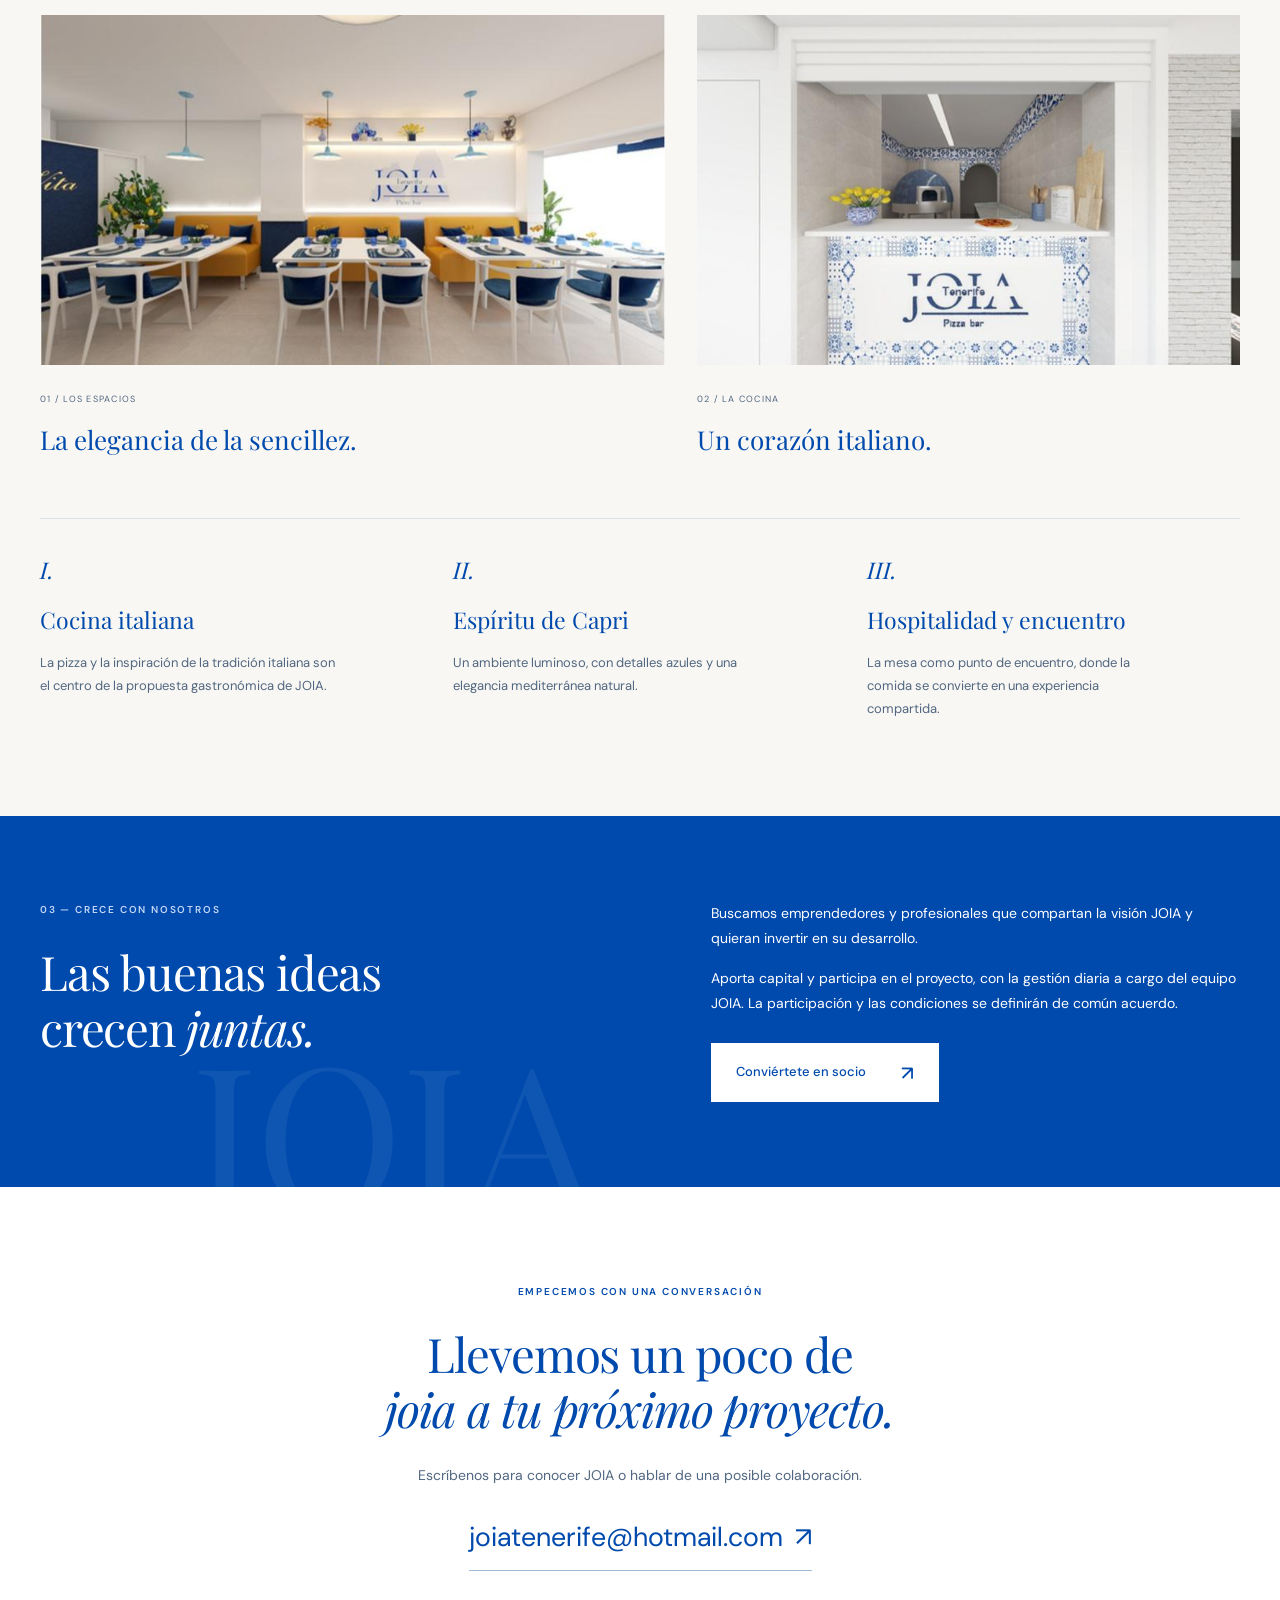
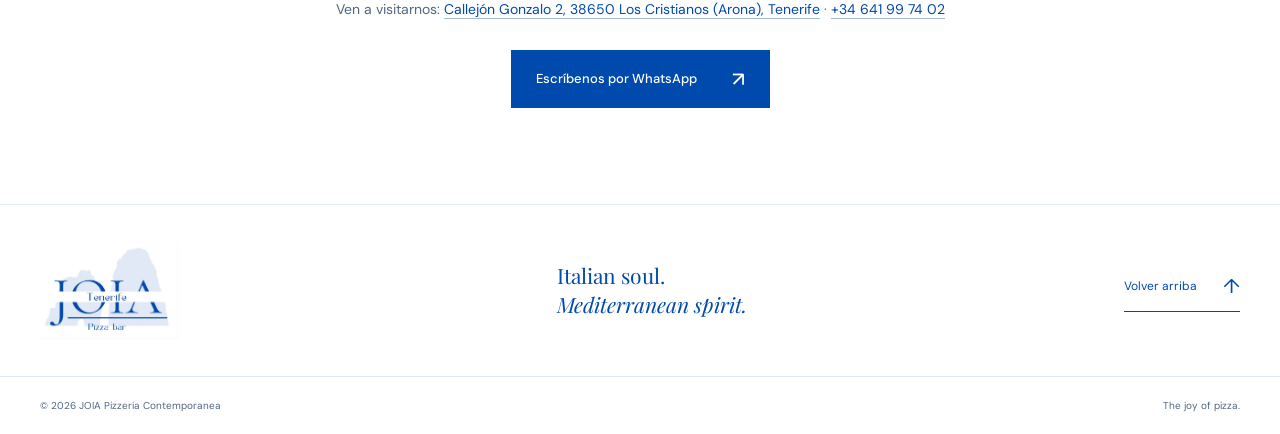
==== commit be7c056a: "up" ====
--- a/es/index.html
+++ b/es/index.html
@@ -23,7 +23,7 @@
   <meta name="twitter:title" content="JOIA Pizzeria Contemporanea — Pizzería en Los Cristianos, Tenerife">
   <meta name="twitter:description" content="Pizza italiana contemporánea en Los Cristianos (Arona), Tenerife: masa ligera, ingredientes italianos y un ambiente inspirado en Capri. Te esperamos en JOIA.">
   <meta name="twitter:image" content="https://www.joia-pizzeria.com/assets/img/joia-terrazza.jpg">
-  <script type="application/ld+json">[{"@context": "https://schema.org", "@type": "WebPage", "name": "JOIA Pizzeria Contemporanea — Pizzería en Los Cristianos, Tenerife", "description": "Pizza italiana contemporánea en Los Cristianos (Arona), Tenerife: masa ligera, ingredientes italianos y un ambiente inspirado en Capri. Te esperamos en JOIA.", "url": "https://www.joia-pizzeria.com/es/", "inLanguage": "es", "isPartOf": {"@type": "WebSite", "name": "JOIA Pizzeria Contemporanea", "url": "https://www.joia-pizzeria.com/", "inLanguage": ["en", "it", "es"]}}, {"@context": "https://schema.org", "@type": "Restaurant", "@id": "https://www.joia-pizzeria.com/#restaurant", "url": "https://www.joia-pizzeria.com/", "image": ["https://www.joia-pizzeria.com/assets/img/joia-terrazza.jpg", "https://www.joia-pizzeria.com/assets/img/joia-interni.jpg", "https://www.joia-pizzeria.com/assets/img/joia-forno.jpg"], "mainEntityOfPage": "https://www.joia-pizzeria.com/es/", "name": "JOIA Pizzeria Contemporanea", "telephone": "+34641997402", "email": "info@joia-pizzeria.com", "address": {"@type": "PostalAddress", "streetAddress": "Callejón Gonzalo 2", "postalCode": "38650", "addressLocality": "Los Cristianos, Arona", "addressRegion": "Santa Cruz de Tenerife", "addressCountry": "ES"}, "geo": {"@type": "GeoCoordinates", "latitude": 28.051, "longitude": -16.717}, "servesCuisine": ["Pizza", "Italian"], "priceRange": "€10–20", "sameAs": ["https://www.tripadvisor.com/Restaurant_Review-g230096-d33242851-Reviews-Joia_Pizzeria_Contemporanea-Arona_Tenerife_Canary_Islands.html"]}]</script>
+  <script type="application/ld+json">[{"@context": "https://schema.org", "@type": "WebPage", "name": "JOIA Pizzeria Contemporanea — Pizzería en Los Cristianos, Tenerife", "description": "Pizza italiana contemporánea en Los Cristianos (Arona), Tenerife: masa ligera, ingredientes italianos y un ambiente inspirado en Capri. Te esperamos en JOIA.", "url": "https://www.joia-pizzeria.com/es/", "inLanguage": "es", "isPartOf": {"@type": "WebSite", "name": "JOIA Pizzeria Contemporanea", "url": "https://www.joia-pizzeria.com/", "inLanguage": ["en", "it", "es"]}}, {"@context": "https://schema.org", "@type": "Restaurant", "@id": "https://www.joia-pizzeria.com/#restaurant", "url": "https://www.joia-pizzeria.com/", "image": ["https://www.joia-pizzeria.com/assets/img/joia-terrazza.jpg", "https://www.joia-pizzeria.com/assets/img/joia-interni.jpg", "https://www.joia-pizzeria.com/assets/img/joia-forno.jpg"], "mainEntityOfPage": "https://www.joia-pizzeria.com/es/", "name": "JOIA Pizzeria Contemporanea", "telephone": "+34641997402", "email": "joiatenerife@hotmail.com", "address": {"@type": "PostalAddress", "streetAddress": "Callejón Gonzalo 2", "postalCode": "38650", "addressLocality": "Los Cristianos, Arona", "addressRegion": "Santa Cruz de Tenerife", "addressCountry": "ES"}, "geo": {"@type": "GeoCoordinates", "latitude": 28.051, "longitude": -16.717}, "servesCuisine": ["Pizza", "Italian"], "priceRange": "€10–20", "sameAs": ["https://www.tripadvisor.com/Restaurant_Review-g230096-d33242851-Reviews-Joia_Pizzeria_Contemporanea-Arona_Tenerife_Canary_Islands.html"]}]</script>
   <meta name="theme-color" content="#004AAD">
   <link rel="icon" href="/favicon.ico" sizes="16x16 32x32 48x48">
   <link rel="icon" type="image/png" sizes="32x32" href="../assets/img/favicon-32.png">
@@ -102,7 +102,7 @@
       <p class="kicker">Empecemos con una conversación</p>
       <h2>Llevemos un poco de<br><em>joia a tu próximo proyecto.</em></h2>
       <p>Escríbenos para conocer JOIA o hablar de una posible colaboración.</p>
-      <a class="contact-email" href="mailto:info@joia-pizzeria.com?subject=Informaci%C3%B3n%20sobre%20el%20proyecto%20JOIA">info@joia-pizzeria.com<span aria-hidden="true">↗</span></a>
+      <a class="contact-email" href="mailto:joiatenerife@hotmail.com?subject=Informaci%C3%B3n%20sobre%20el%20proyecto%20JOIA">joiatenerife@hotmail.com<span aria-hidden="true">↗</span></a>
       <p class="contact-address">Ven a visitarnos: <a href="https://www.google.com/maps/search/?api=1&amp;query=JOIA+Pizzeria+Contemporanea+Callej%C3%B3n+Gonzalo+2+Los+Cristianos" target="_blank" rel="noopener noreferrer">Callejón Gonzalo 2, 38650 Los Cristianos (Arona), Tenerife</a> · <a href="tel:+34641997402">+34 641 99 74 02</a></p>
       <div class="contact-whatsapp">
         <a class="button" href="https://wa.me/34624633279?text=%C2%A1Hola%21%20Me%20gustar%C3%ADa%20recibir%20informaci%C3%B3n%20sobre%20el%20proyecto%20JOIA." target="_blank" rel="noopener noreferrer">Escríbenos por WhatsApp <span aria-hidden="true">↗</span></a>
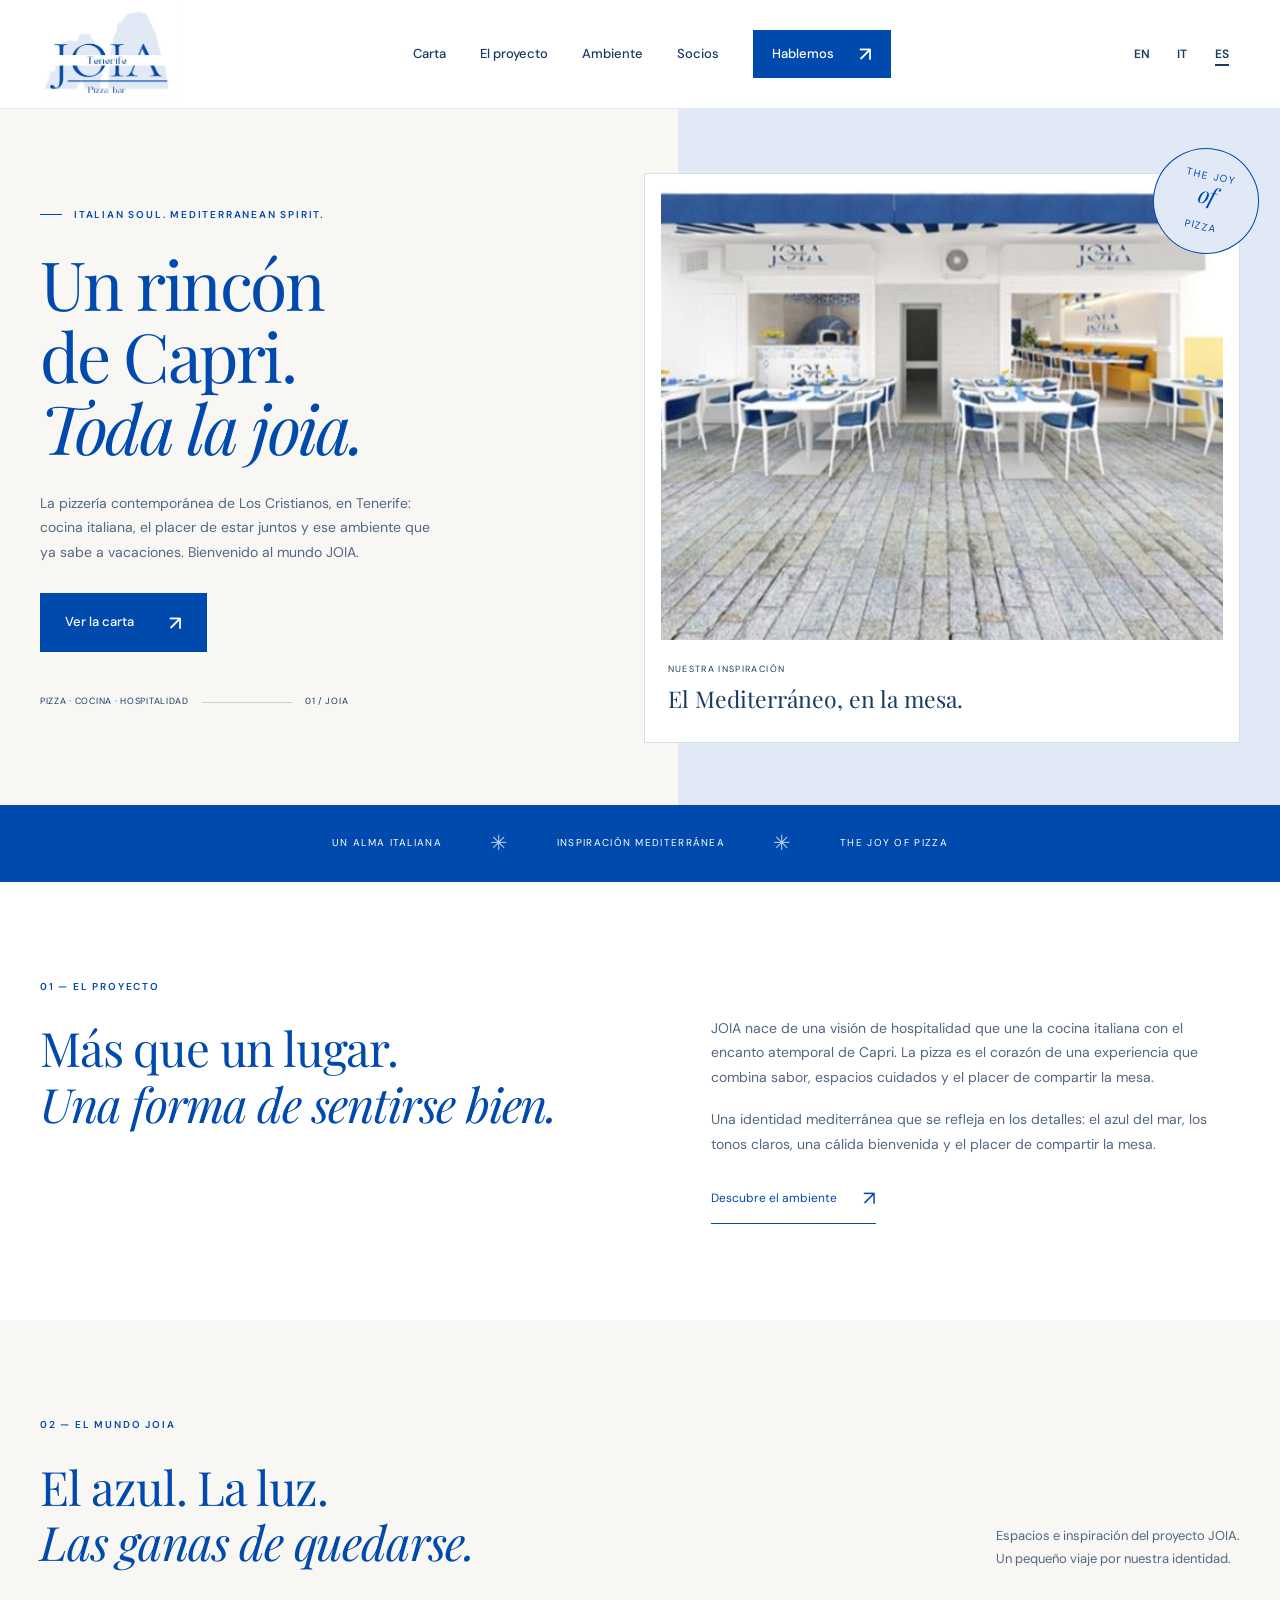
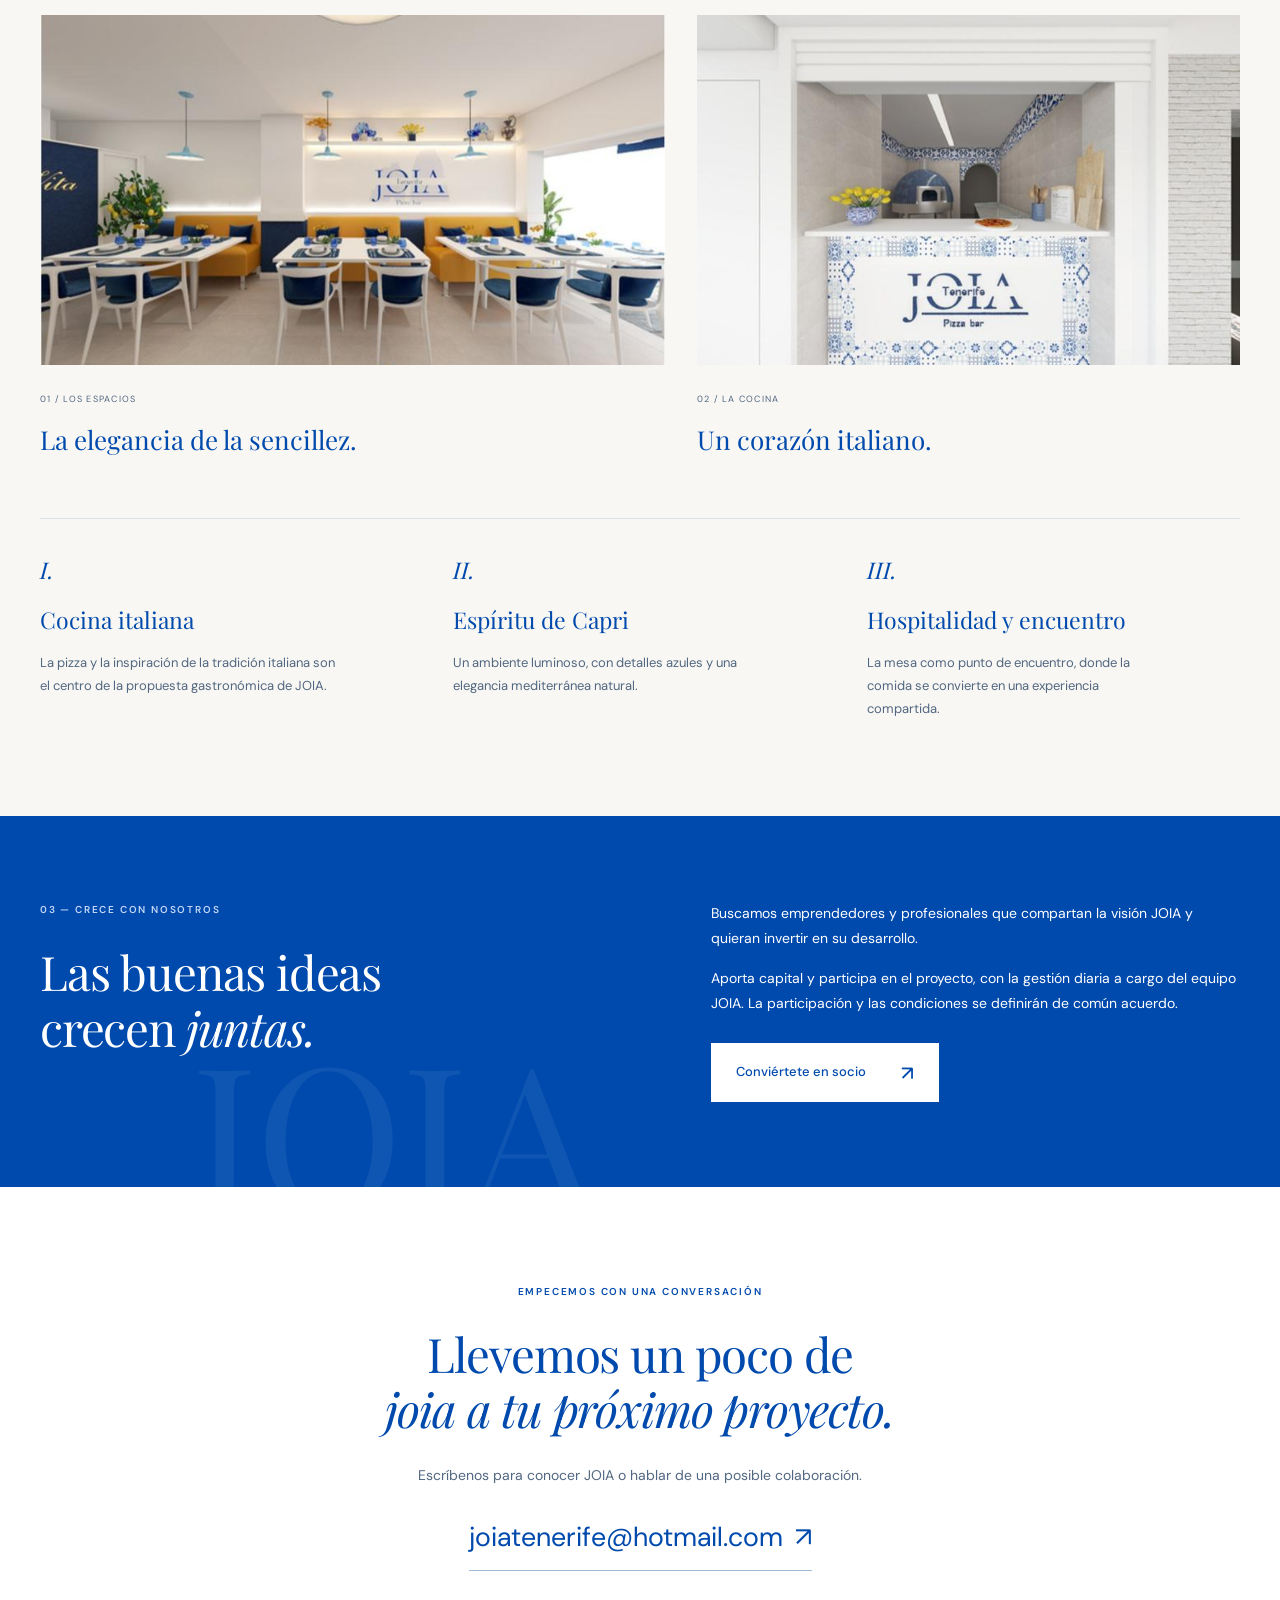
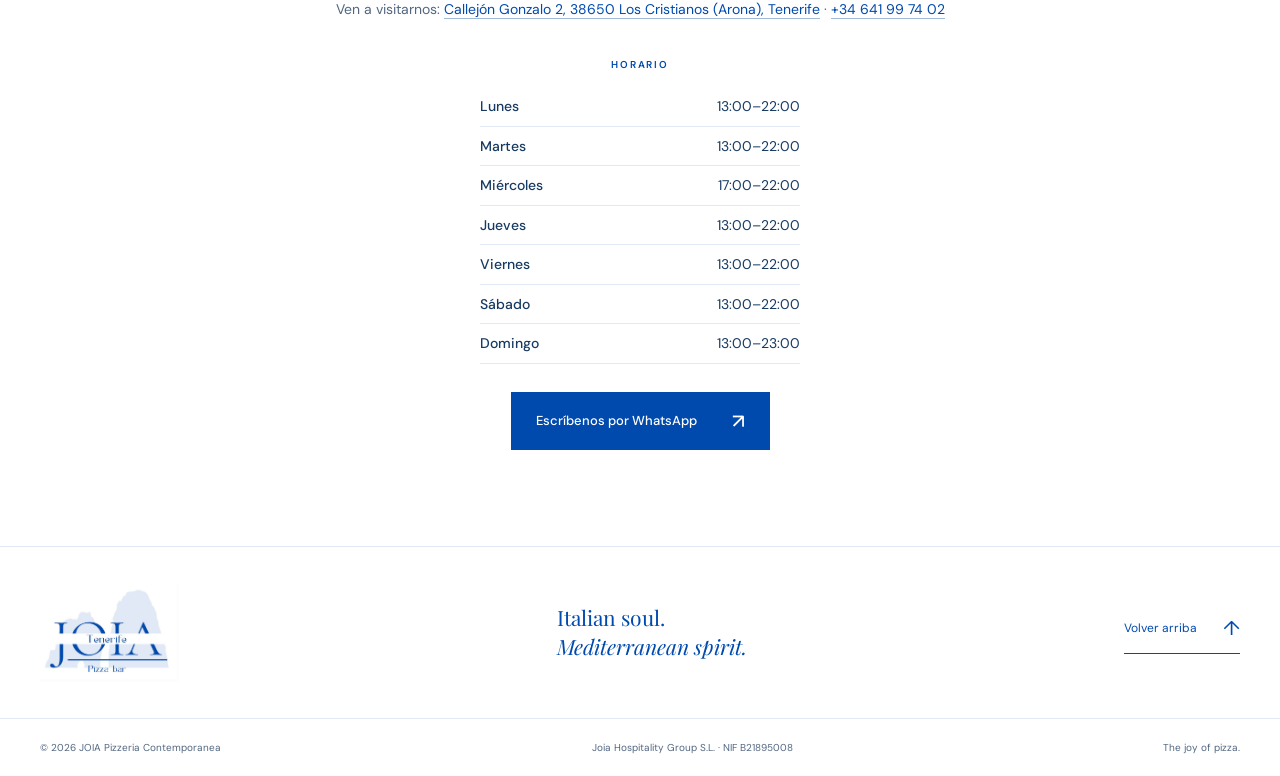
==== commit 6b2de3d2: "up" ====
--- a/es/index.html
+++ b/es/index.html
@@ -23,7 +23,7 @@
   <meta name="twitter:title" content="JOIA Pizzeria Contemporanea — Pizzería en Los Cristianos, Tenerife">
   <meta name="twitter:description" content="Pizza italiana contemporánea en Los Cristianos (Arona), Tenerife: masa ligera, ingredientes italianos y un ambiente inspirado en Capri. Te esperamos en JOIA.">
   <meta name="twitter:image" content="https://www.joia-pizzeria.com/assets/img/joia-terrazza.jpg">
-  <script type="application/ld+json">[{"@context": "https://schema.org", "@type": "WebPage", "name": "JOIA Pizzeria Contemporanea — Pizzería en Los Cristianos, Tenerife", "description": "Pizza italiana contemporánea en Los Cristianos (Arona), Tenerife: masa ligera, ingredientes italianos y un ambiente inspirado en Capri. Te esperamos en JOIA.", "url": "https://www.joia-pizzeria.com/es/", "inLanguage": "es", "isPartOf": {"@type": "WebSite", "name": "JOIA Pizzeria Contemporanea", "url": "https://www.joia-pizzeria.com/", "inLanguage": ["en", "it", "es"]}}, {"@context": "https://schema.org", "@type": "Restaurant", "@id": "https://www.joia-pizzeria.com/#restaurant", "url": "https://www.joia-pizzeria.com/", "image": ["https://www.joia-pizzeria.com/assets/img/joia-terrazza.jpg", "https://www.joia-pizzeria.com/assets/img/joia-interni.jpg", "https://www.joia-pizzeria.com/assets/img/joia-forno.jpg"], "mainEntityOfPage": "https://www.joia-pizzeria.com/es/", "name": "JOIA Pizzeria Contemporanea", "telephone": "+34641997402", "email": "joiatenerife@hotmail.com", "address": {"@type": "PostalAddress", "streetAddress": "Callejón Gonzalo 2", "postalCode": "38650", "addressLocality": "Los Cristianos, Arona", "addressRegion": "Santa Cruz de Tenerife", "addressCountry": "ES"}, "geo": {"@type": "GeoCoordinates", "latitude": 28.051, "longitude": -16.717}, "servesCuisine": ["Pizza", "Italian"], "priceRange": "€10–20", "sameAs": ["https://www.tripadvisor.com/Restaurant_Review-g230096-d33242851-Reviews-Joia_Pizzeria_Contemporanea-Arona_Tenerife_Canary_Islands.html"]}]</script>
+  <script type="application/ld+json">[{"@context": "https://schema.org", "@type": "WebPage", "name": "JOIA Pizzeria Contemporanea — Pizzería en Los Cristianos, Tenerife", "description": "Pizza italiana contemporánea en Los Cristianos (Arona), Tenerife: masa ligera, ingredientes italianos y un ambiente inspirado en Capri. Te esperamos en JOIA.", "url": "https://www.joia-pizzeria.com/es/", "inLanguage": "es", "isPartOf": {"@type": "WebSite", "name": "JOIA Pizzeria Contemporanea", "url": "https://www.joia-pizzeria.com/", "inLanguage": ["en", "it", "es"]}}, {"@context": "https://schema.org", "@type": "Restaurant", "@id": "https://www.joia-pizzeria.com/#restaurant", "url": "https://www.joia-pizzeria.com/", "image": ["https://www.joia-pizzeria.com/assets/img/joia-terrazza.jpg", "https://www.joia-pizzeria.com/assets/img/joia-interni.jpg", "https://www.joia-pizzeria.com/assets/img/joia-forno.jpg"], "logo": "https://www.joia-pizzeria.com/assets/img/joia-logo-pdf.png", "mainEntityOfPage": "https://www.joia-pizzeria.com/es/", "name": "JOIA Pizzeria Contemporanea", "telephone": "+34641997402", "email": "joiatenerife@hotmail.com", "address": {"@type": "PostalAddress", "streetAddress": "Callejón Gonzalo 2", "postalCode": "38650", "addressLocality": "Los Cristianos, Arona", "addressRegion": "Santa Cruz de Tenerife", "addressCountry": "ES"}, "geo": {"@type": "GeoCoordinates", "latitude": 28.051, "longitude": -16.717}, "servesCuisine": ["Pizza", "Italian"], "priceRange": "€10–20", "legalName": "Joia Hospitality Group S.L.", "taxID": "B21895008", "hasMenu": "https://menu.joia-pizzeria.com/", "openingHoursSpecification": [{"@type": "OpeningHoursSpecification", "dayOfWeek": ["Monday", "Tuesday", "Thursday", "Friday", "Saturday"], "opens": "13:00", "closes": "22:00"}, {"@type": "OpeningHoursSpecification", "dayOfWeek": ["Wednesday"], "opens": "17:00", "closes": "22:00"}, {"@type": "OpeningHoursSpecification", "dayOfWeek": ["Sunday"], "opens": "13:00", "closes": "23:00"}], "sameAs": ["https://www.tripadvisor.com/Restaurant_Review-g230096-d33242851-Reviews-Joia_Pizzeria_Contemporanea-Arona_Tenerife_Canary_Islands.html"]}]</script>
   <meta name="theme-color" content="#004AAD">
   <link rel="icon" href="/favicon.ico" sizes="16x16 32x32 48x48">
   <link rel="icon" type="image/png" sizes="32x32" href="../assets/img/favicon-32.png">
@@ -45,6 +45,7 @@
       </a>
       <button class="menu-toggle" aria-controls="navigation" aria-expanded="false" aria-label="Abrir menú"><span></span><span></span></button>
       <nav id="navigation" class="navigation" aria-label="Navegación principal">
+        <a href="https://menu.joia-pizzeria.com/">Carta</a>
         <a href="#progetto">El proyecto</a>
         <a href="#atmosfera">Ambiente</a>
         <a href="#partner">Socios</a>
@@ -61,7 +62,7 @@
           <p class="kicker"><span aria-hidden="true"></span> Italian soul. Mediterranean spirit.</p>
           <h1 id="hero-title">Un rincón<br>de Capri.<br><em>Toda la joia.</em></h1>
           <p class="intro">La pizzería contemporánea de Los Cristianos, en Tenerife: cocina italiana, el placer de estar juntos y ese ambiente que ya sabe a vacaciones. Bienvenido al mundo JOIA.</p>
-          <a class="button" href="#progetto">Descubre el proyecto <span aria-hidden="true">↗</span></a>
+          <a class="button" href="https://menu.joia-pizzeria.com/">Ver la carta <span aria-hidden="true">↗</span></a>
           <div class="hero-signature"><span>Pizza · Cocina · Hospitalidad</span><span class="signature-line" aria-hidden="true"></span><span>01 / JOIA</span></div>
         </div>
         <figure class="hero-photo">
@@ -104,6 +105,10 @@
       <p>Escríbenos para conocer JOIA o hablar de una posible colaboración.</p>
       <a class="contact-email" href="mailto:joiatenerife@hotmail.com?subject=Informaci%C3%B3n%20sobre%20el%20proyecto%20JOIA">joiatenerife@hotmail.com<span aria-hidden="true">↗</span></a>
       <p class="contact-address">Ven a visitarnos: <a href="https://www.google.com/maps/search/?api=1&amp;query=JOIA+Pizzeria+Contemporanea+Callej%C3%B3n+Gonzalo+2+Los+Cristianos" target="_blank" rel="noopener noreferrer">Callejón Gonzalo 2, 38650 Los Cristianos (Arona), Tenerife</a> · <a href="tel:+34641997402">+34 641 99 74 02</a></p>
+      <div class="opening-hours">
+        <h3>Horario</h3>
+        <table><tr><th scope="row">Lunes</th><td>13:00–22:00</td></tr><tr><th scope="row">Martes</th><td>13:00–22:00</td></tr><tr><th scope="row">Miércoles</th><td>17:00–22:00</td></tr><tr><th scope="row">Jueves</th><td>13:00–22:00</td></tr><tr><th scope="row">Viernes</th><td>13:00–22:00</td></tr><tr><th scope="row">Sábado</th><td>13:00–22:00</td></tr><tr><th scope="row">Domingo</th><td>13:00–23:00</td></tr></table>
+      </div>
       <div class="contact-whatsapp">
         <a class="button" href="https://wa.me/34624633279?text=%C2%A1Hola%21%20Me%20gustar%C3%ADa%20recibir%20informaci%C3%B3n%20sobre%20el%20proyecto%20JOIA." target="_blank" rel="noopener noreferrer">Escríbenos por WhatsApp <span aria-hidden="true">↗</span></a>
       </div>
@@ -112,7 +117,7 @@
 
   <footer class="footer2">
     <div class="shell footer-top"><a class="logo" href="#top" aria-label="JOIA Pizzeria Contemporanea, volver arriba"><img src="../assets/img/joia-logo-pdf.png" alt="JOIA Pizzeria Contemporanea Tenerife" width="607" height="430" loading="lazy"></a><p>Italian soul.<br><em>Mediterranean spirit.</em></p><a class="text-link" href="#top">Volver arriba <span aria-hidden="true">↑</span></a></div>
-    <div class="shell footer-bottom"><span>© <span id="year2">2026</span> JOIA Pizzeria Contemporanea</span><span>The joy of pizza.</span></div>
+    <div class="shell footer-bottom"><span>© <span id="year2">2026</span> JOIA Pizzeria Contemporanea</span><span>Joia Hospitality Group S.L. · NIF B21895008</span><span>The joy of pizza.</span></div>
   </footer>
 </body>
 </html>
--- a/assets/css/styles2.css
+++ b/assets/css/styles2.css
@@ -78,11 +78,17 @@
 .contact-email { display: inline-block; font-size: clamp(17px, 2.5vw, 27px); color: var(--blue); text-decoration: none; border-bottom: 1px solid #a0bada; padding-bottom: 10px; margin-top: 25px; overflow-wrap: anywhere; }
 .contact-email span { padding-left: 12px; }
 .contact-whatsapp { margin-top: 28px; }
+.opening-hours { margin: 34px auto 0; max-width: 320px; }
+.opening-hours h3 { font-family: var(--sans); font-size: 10px; letter-spacing: .18em; text-transform: uppercase; font-weight: 600; color: var(--blue); margin-bottom: 14px; }
+.opening-hours table { width: 100%; border-collapse: collapse; font-size: 14px; color: var(--ink); }
+.opening-hours th, .opening-hours td { padding: 7px 0; border-bottom: 1px solid var(--light-blue); }
+.opening-hours th { text-align: left; font-weight: 500; }
+.opening-hours td { text-align: right; font-variant-numeric: tabular-nums; }
 .contact-address a { color: var(--blue); text-decoration: none; border-bottom: 1px solid #a0bada; }
 .footer2 { border-top: 1px solid var(--light-blue); }
 .footer-top { display: flex; align-items: center; justify-content: space-between; gap: 25px; padding-block: 36px; }
 .footer-top > p { font: 21px/1.4 var(--serif); color: var(--blue); }
-.footer-bottom { display: flex; justify-content: space-between; border-top: 1px solid var(--light-blue); padding-block: 20px; font-size: 10px; color: var(--muted); }
+.footer-bottom { display: flex; flex-wrap: wrap; gap: 8px 20px; justify-content: space-between; border-top: 1px solid var(--light-blue); padding-block: 20px; font-size: 10px; color: var(--muted); }
 @media (max-width: 1000px) {
   .hero-grid { gap: 35px; }
   .hero-photo > img { height: 420px; }
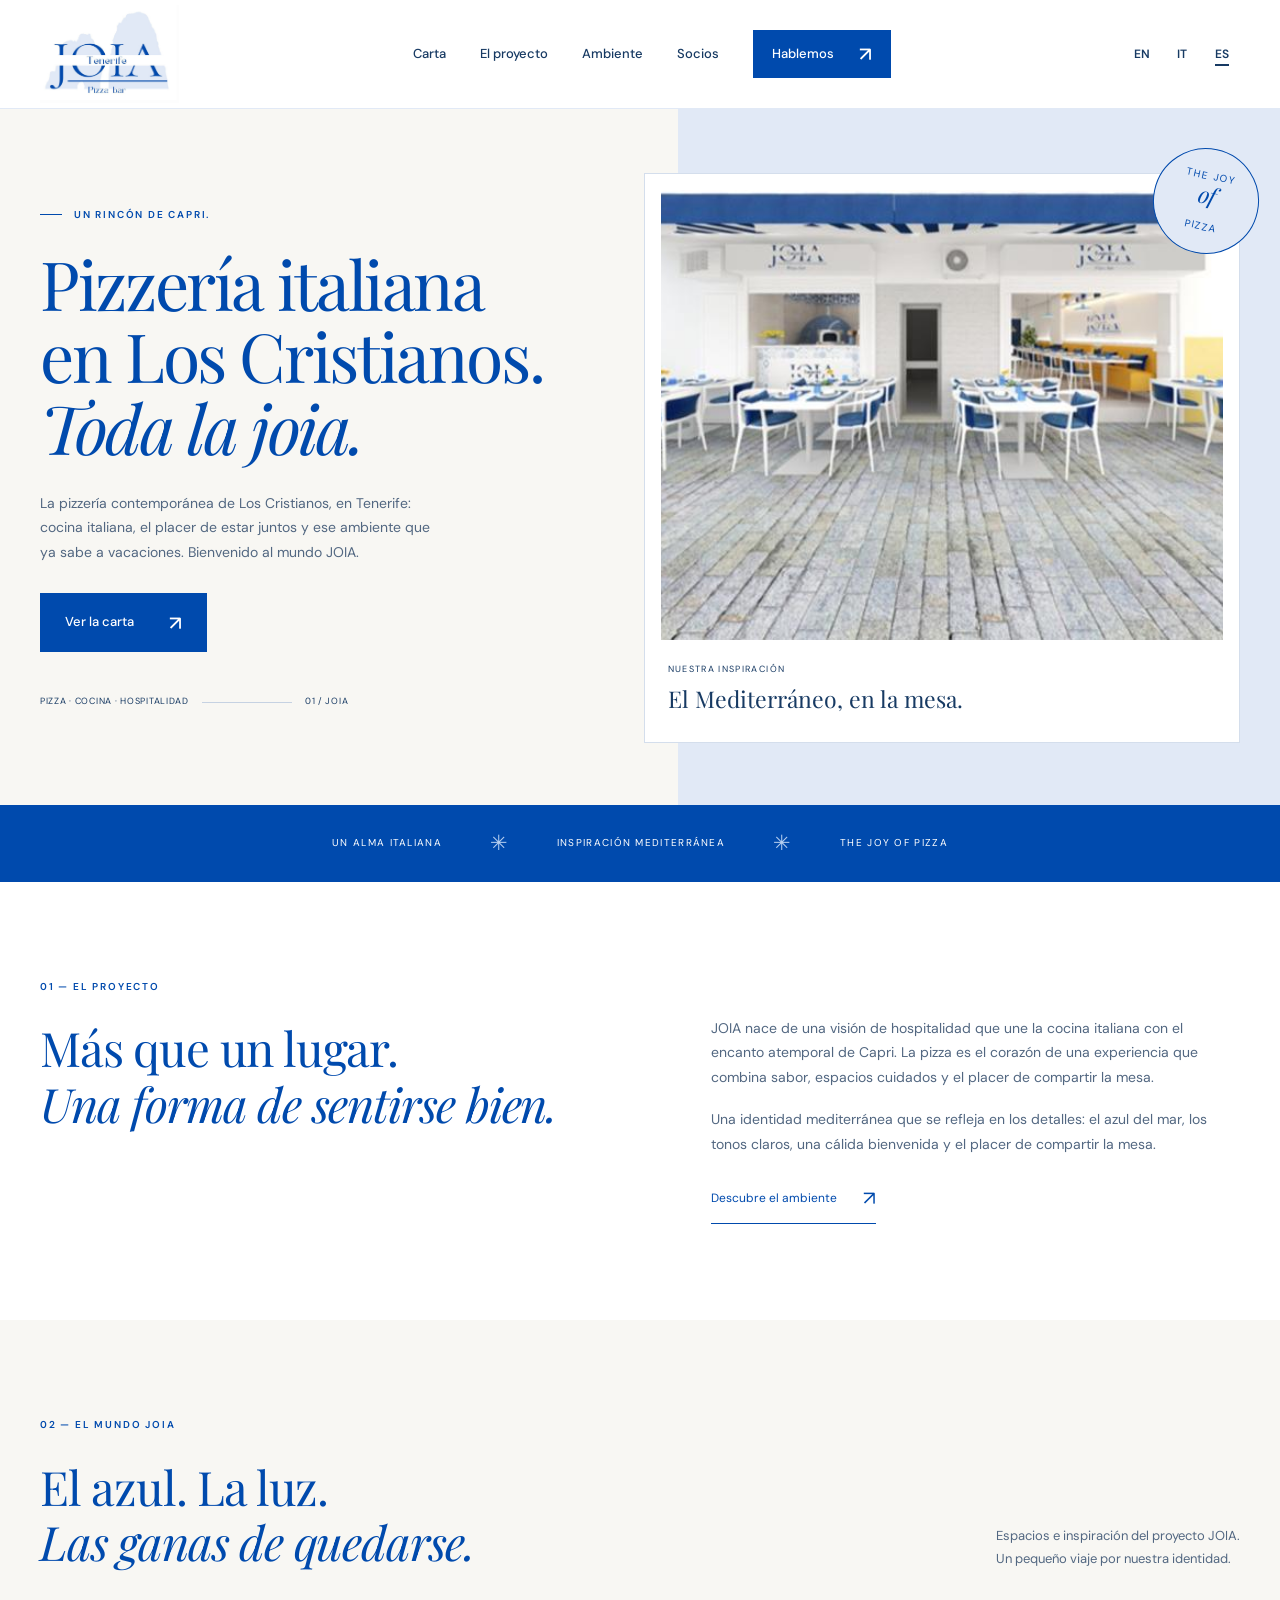
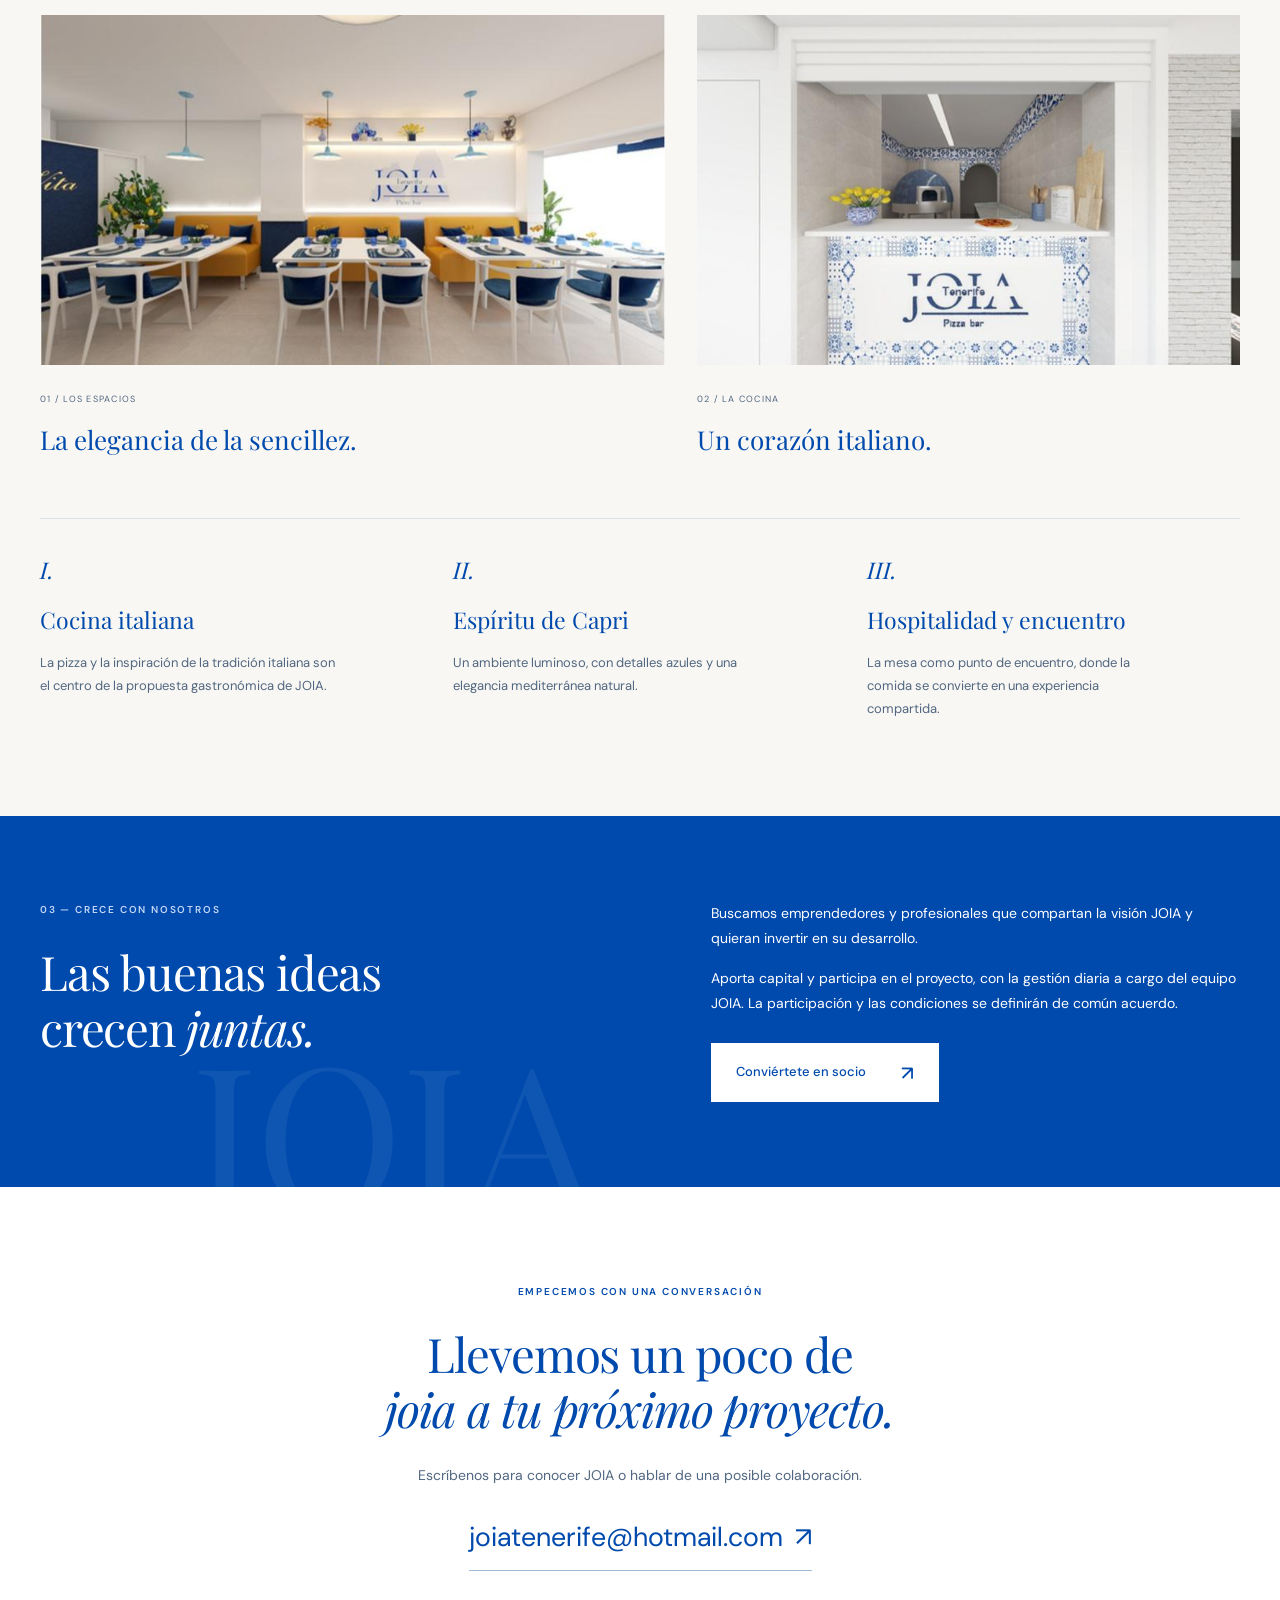
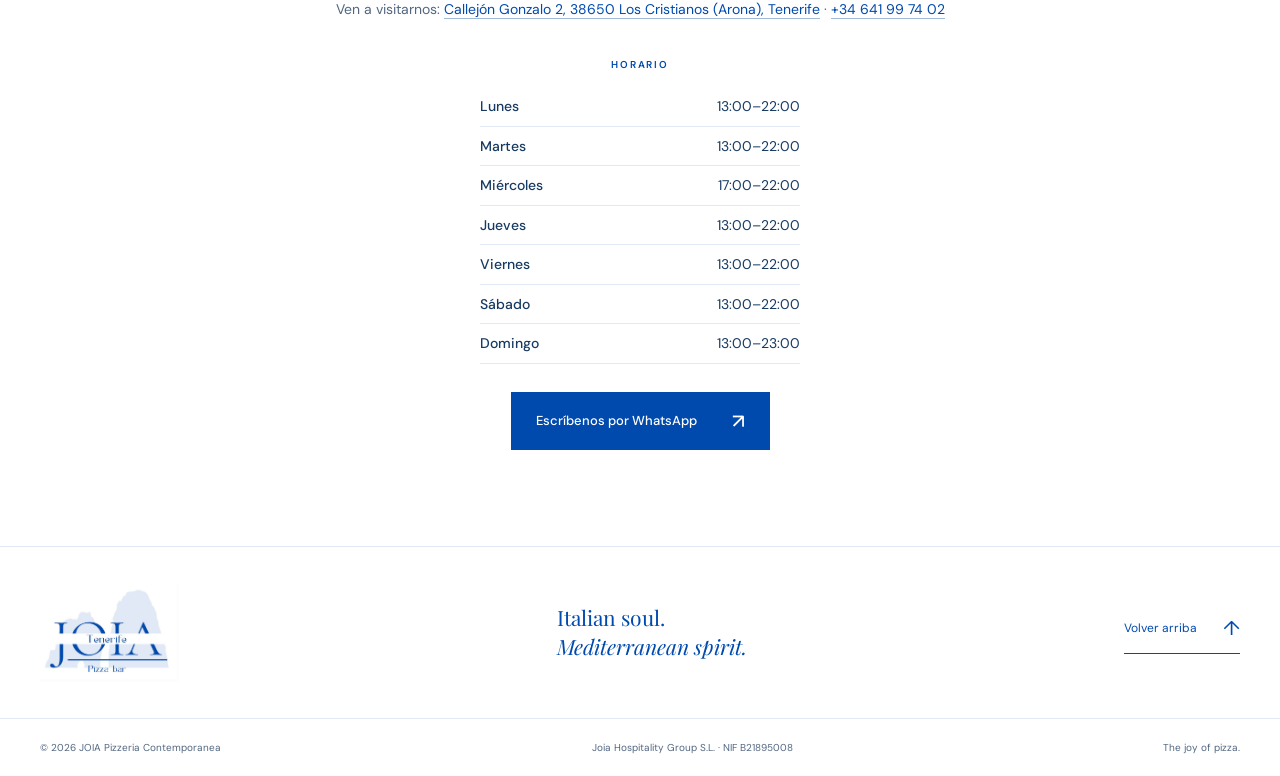
==== commit 81807bc2: "up" ====
--- a/es/index.html
+++ b/es/index.html
@@ -59,8 +59,8 @@
     <section class="hero2" aria-labelledby="hero-title">
       <div class="shell hero-grid">
         <div class="hero-copy2">
-          <p class="kicker"><span aria-hidden="true"></span> Italian soul. Mediterranean spirit.</p>
-          <h1 id="hero-title">Un rincón<br>de Capri.<br><em>Toda la joia.</em></h1>
+          <p class="kicker"><span aria-hidden="true"></span> Un rincón de Capri.</p>
+          <h1 id="hero-title">Pizzería italiana<br>en Los Cristianos.<br><em>Toda la joia.</em></h1>
           <p class="intro">La pizzería contemporánea de Los Cristianos, en Tenerife: cocina italiana, el placer de estar juntos y ese ambiente que ya sabe a vacaciones. Bienvenido al mundo JOIA.</p>
           <a class="button" href="https://menu.joia-pizzeria.com/">Ver la carta <span aria-hidden="true">↗</span></a>
           <div class="hero-signature"><span>Pizza · Cocina · Hospitalidad</span><span class="signature-line" aria-hidden="true"></span><span>01 / JOIA</span></div>
@@ -110,7 +110,7 @@
         <table><tr><th scope="row">Lunes</th><td>13:00–22:00</td></tr><tr><th scope="row">Martes</th><td>13:00–22:00</td></tr><tr><th scope="row">Miércoles</th><td>17:00–22:00</td></tr><tr><th scope="row">Jueves</th><td>13:00–22:00</td></tr><tr><th scope="row">Viernes</th><td>13:00–22:00</td></tr><tr><th scope="row">Sábado</th><td>13:00–22:00</td></tr><tr><th scope="row">Domingo</th><td>13:00–23:00</td></tr></table>
       </div>
       <div class="contact-whatsapp">
-        <a class="button" href="https://wa.me/34624633279?text=%C2%A1Hola%21%20Me%20gustar%C3%ADa%20recibir%20informaci%C3%B3n%20sobre%20el%20proyecto%20JOIA." target="_blank" rel="noopener noreferrer">Escríbenos por WhatsApp <span aria-hidden="true">↗</span></a>
+        <a class="button" href="https://wa.me/34641997402?text=%C2%A1Hola%21%20Me%20gustar%C3%ADa%20recibir%20informaci%C3%B3n%20sobre%20el%20proyecto%20JOIA." target="_blank" rel="noopener noreferrer">Escríbenos por WhatsApp <span aria-hidden="true">↗</span></a>
       </div>
     </section>
   </main>
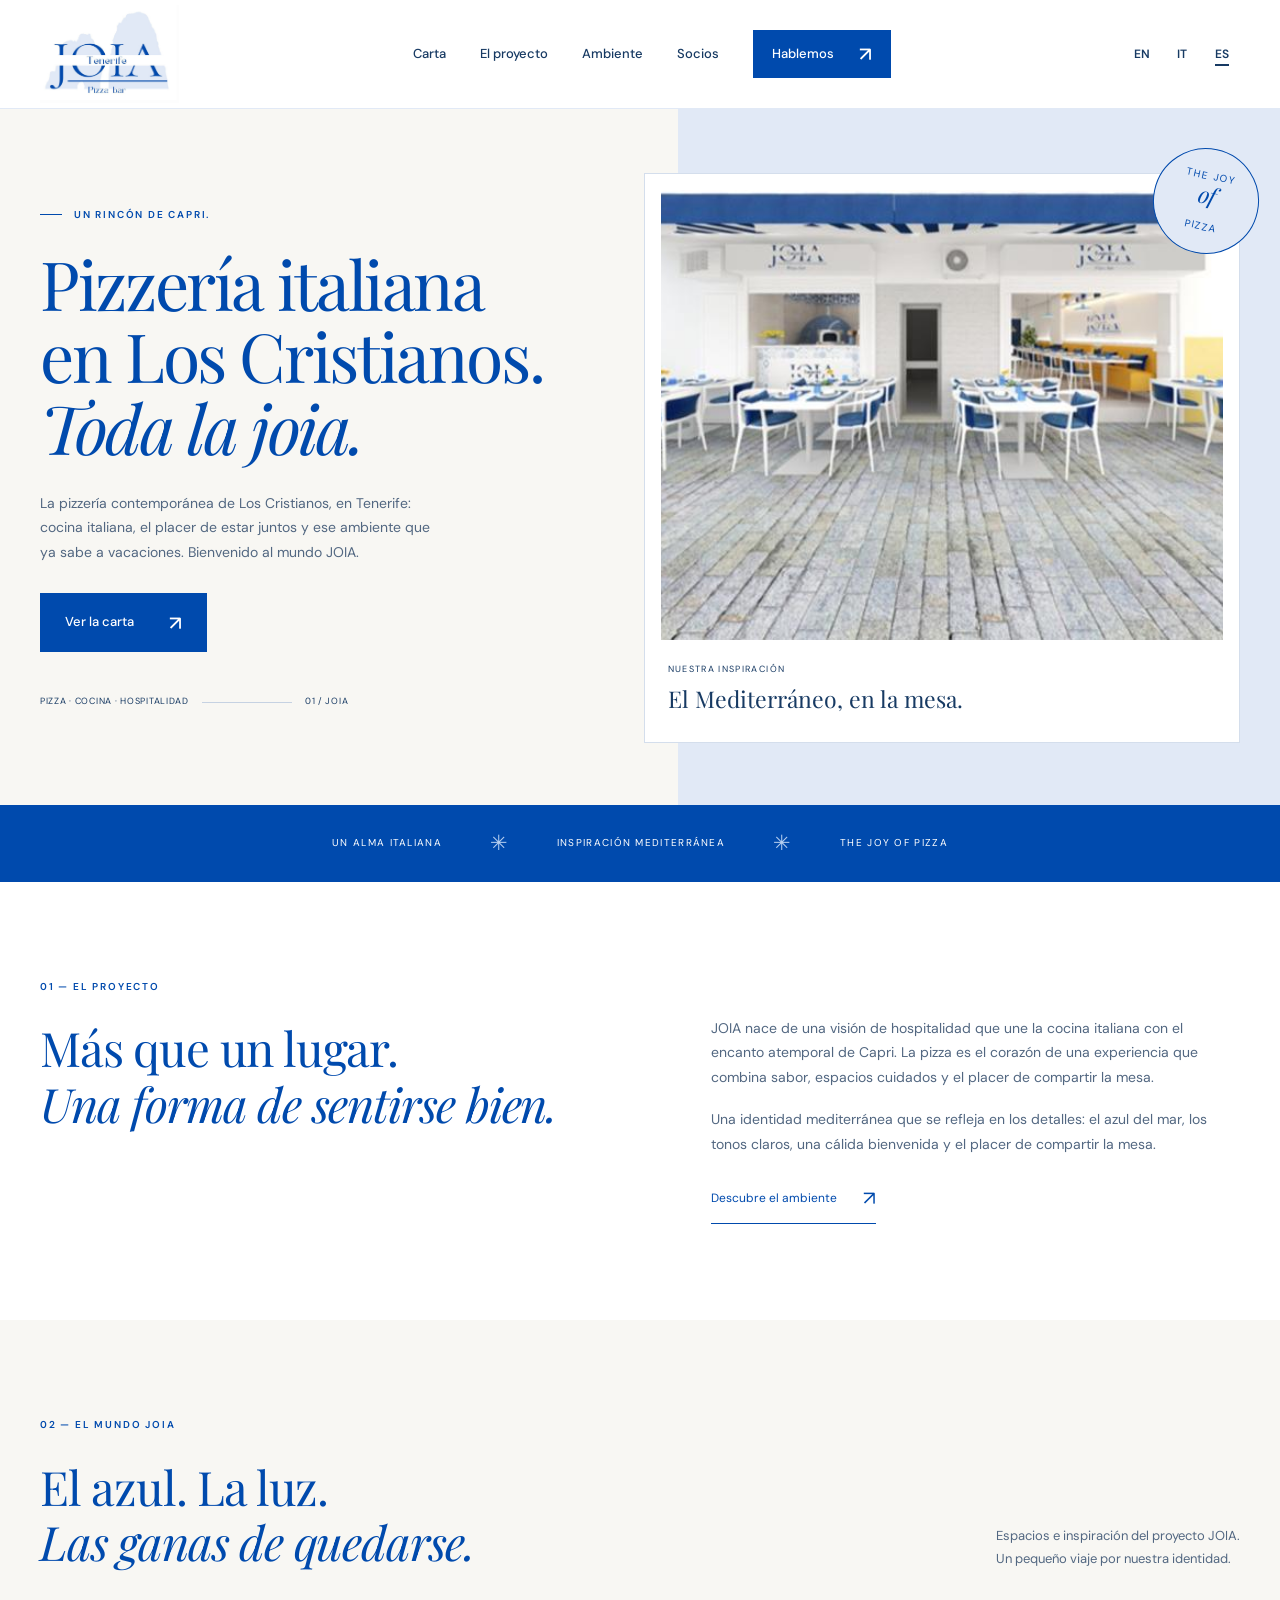
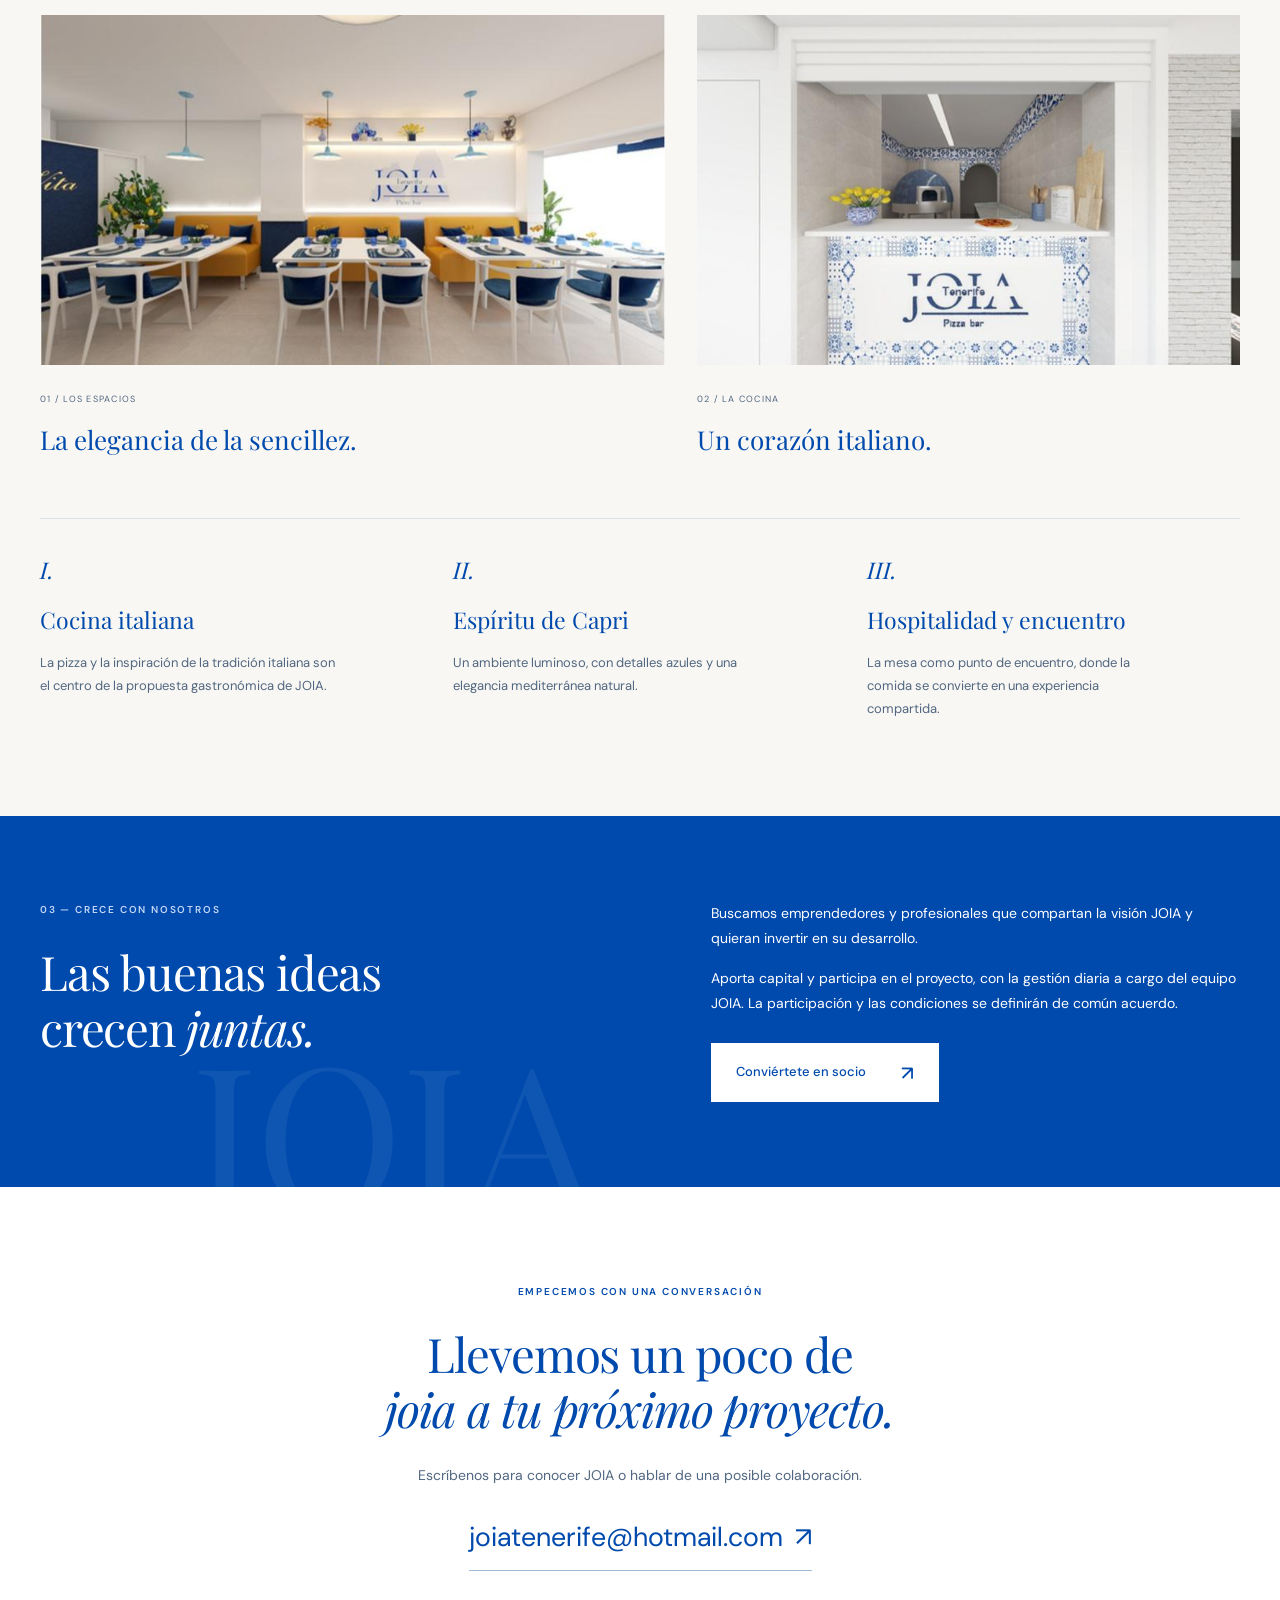
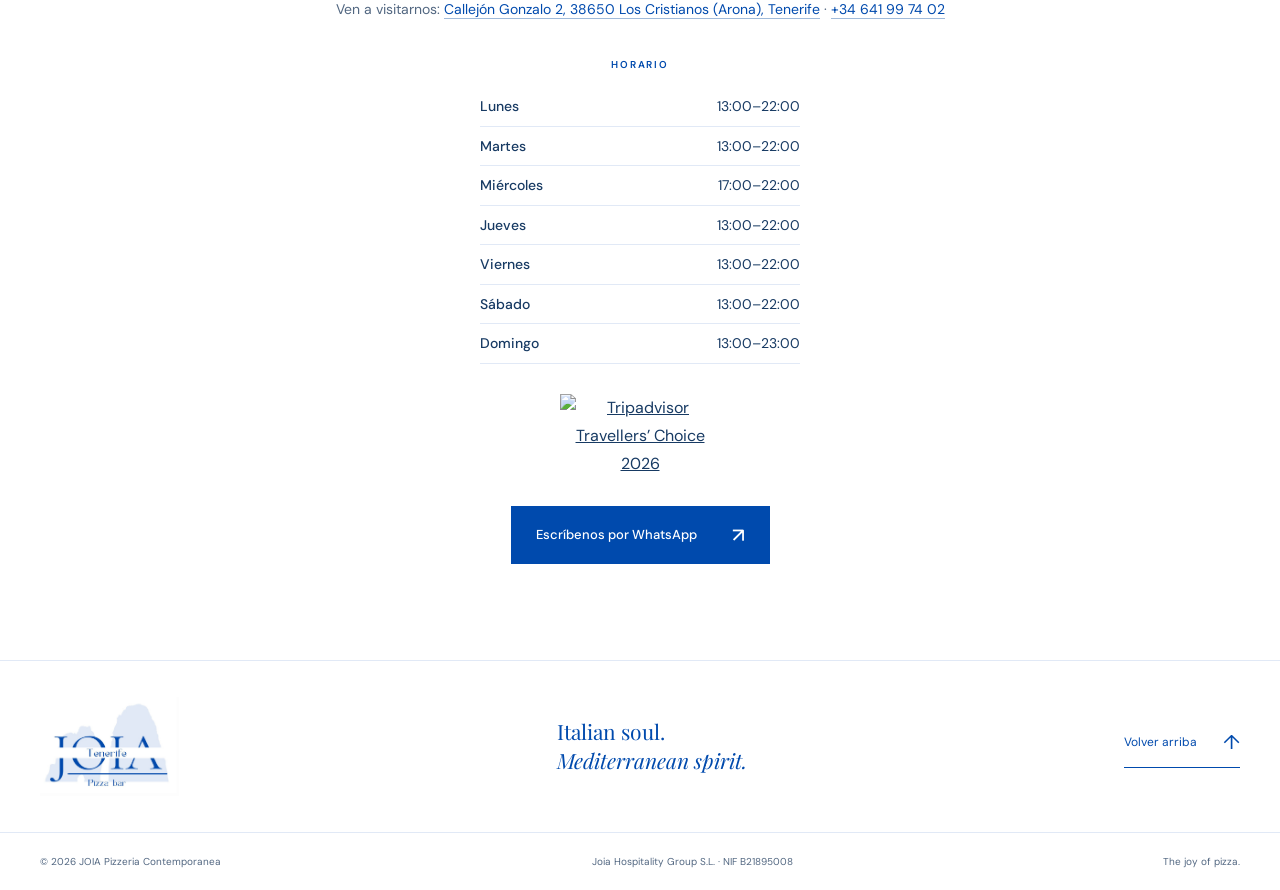
==== commit 2f4744c3: "up widjet" ====
--- a/es/index.html
+++ b/es/index.html
@@ -23,7 +23,7 @@
   <meta name="twitter:title" content="JOIA Pizzeria Contemporanea — Pizzería en Los Cristianos, Tenerife">
   <meta name="twitter:description" content="Pizza italiana contemporánea en Los Cristianos (Arona), Tenerife: masa ligera, ingredientes italianos y un ambiente inspirado en Capri. Te esperamos en JOIA.">
   <meta name="twitter:image" content="https://www.joia-pizzeria.com/assets/img/joia-terrazza.jpg">
-  <script type="application/ld+json">[{"@context": "https://schema.org", "@type": "WebPage", "name": "JOIA Pizzeria Contemporanea — Pizzería en Los Cristianos, Tenerife", "description": "Pizza italiana contemporánea en Los Cristianos (Arona), Tenerife: masa ligera, ingredientes italianos y un ambiente inspirado en Capri. Te esperamos en JOIA.", "url": "https://www.joia-pizzeria.com/es/", "inLanguage": "es", "isPartOf": {"@type": "WebSite", "name": "JOIA Pizzeria Contemporanea", "url": "https://www.joia-pizzeria.com/", "inLanguage": ["en", "it", "es"]}}, {"@context": "https://schema.org", "@type": "Restaurant", "@id": "https://www.joia-pizzeria.com/#restaurant", "url": "https://www.joia-pizzeria.com/", "image": ["https://www.joia-pizzeria.com/assets/img/joia-terrazza.jpg", "https://www.joia-pizzeria.com/assets/img/joia-interni.jpg", "https://www.joia-pizzeria.com/assets/img/joia-forno.jpg"], "logo": "https://www.joia-pizzeria.com/assets/img/joia-logo-pdf.png", "mainEntityOfPage": "https://www.joia-pizzeria.com/es/", "name": "JOIA Pizzeria Contemporanea", "telephone": "+34641997402", "email": "joiatenerife@hotmail.com", "address": {"@type": "PostalAddress", "streetAddress": "Callejón Gonzalo 2", "postalCode": "38650", "addressLocality": "Los Cristianos, Arona", "addressRegion": "Santa Cruz de Tenerife", "addressCountry": "ES"}, "geo": {"@type": "GeoCoordinates", "latitude": 28.051, "longitude": -16.717}, "servesCuisine": ["Pizza", "Italian"], "priceRange": "€10–20", "legalName": "Joia Hospitality Group S.L.", "taxID": "B21895008", "hasMenu": "https://menu.joia-pizzeria.com/", "openingHoursSpecification": [{"@type": "OpeningHoursSpecification", "dayOfWeek": ["Monday", "Tuesday", "Thursday", "Friday", "Saturday"], "opens": "13:00", "closes": "22:00"}, {"@type": "OpeningHoursSpecification", "dayOfWeek": ["Wednesday"], "opens": "17:00", "closes": "22:00"}, {"@type": "OpeningHoursSpecification", "dayOfWeek": ["Sunday"], "opens": "13:00", "closes": "23:00"}], "sameAs": ["https://www.tripadvisor.com/Restaurant_Review-g230096-d33242851-Reviews-Joia_Pizzeria_Contemporanea-Arona_Tenerife_Canary_Islands.html"]}]</script>
+  <script type="application/ld+json">[{"@context": "https://schema.org", "@type": "WebPage", "name": "JOIA Pizzeria Contemporanea — Pizzería en Los Cristianos, Tenerife", "description": "Pizza italiana contemporánea en Los Cristianos (Arona), Tenerife: masa ligera, ingredientes italianos y un ambiente inspirado en Capri. Te esperamos en JOIA.", "url": "https://www.joia-pizzeria.com/es/", "inLanguage": "es", "isPartOf": {"@type": "WebSite", "name": "JOIA Pizzeria Contemporanea", "url": "https://www.joia-pizzeria.com/", "inLanguage": ["en", "it", "es"]}}, {"@context": "https://schema.org", "@type": "Restaurant", "@id": "https://www.joia-pizzeria.com/#restaurant", "url": "https://www.joia-pizzeria.com/", "image": ["https://www.joia-pizzeria.com/assets/img/joia-terrazza.jpg", "https://www.joia-pizzeria.com/assets/img/joia-interni.jpg", "https://www.joia-pizzeria.com/assets/img/joia-forno.jpg"], "logo": "https://www.joia-pizzeria.com/assets/img/joia-logo-pdf.png", "mainEntityOfPage": "https://www.joia-pizzeria.com/es/", "name": "JOIA Pizzeria Contemporanea", "telephone": "+34641997402", "email": "joiatenerife@hotmail.com", "address": {"@type": "PostalAddress", "streetAddress": "Callejón Gonzalo 2", "postalCode": "38650", "addressLocality": "Los Cristianos, Arona", "addressRegion": "Santa Cruz de Tenerife", "addressCountry": "ES"}, "geo": {"@type": "GeoCoordinates", "latitude": 28.051, "longitude": -16.717}, "servesCuisine": ["Pizza", "Italian"], "priceRange": "€10–20", "legalName": "Joia Hospitality Group S.L.", "taxID": "B21895008", "hasMenu": "https://menu.joia-pizzeria.com/", "award": "Tripadvisor Travellers’ Choice 2026", "openingHoursSpecification": [{"@type": "OpeningHoursSpecification", "dayOfWeek": ["Monday", "Tuesday", "Thursday", "Friday", "Saturday"], "opens": "13:00", "closes": "22:00"}, {"@type": "OpeningHoursSpecification", "dayOfWeek": ["Wednesday"], "opens": "17:00", "closes": "22:00"}, {"@type": "OpeningHoursSpecification", "dayOfWeek": ["Sunday"], "opens": "13:00", "closes": "23:00"}], "sameAs": ["https://www.tripadvisor.com/Restaurant_Review-g230096-d33242851-Reviews-Joia_Pizzeria_Contemporanea-Arona_Tenerife_Canary_Islands.html"]}]</script>
   <meta name="theme-color" content="#004AAD">
   <link rel="icon" href="/favicon.ico" sizes="16x16 32x32 48x48">
   <link rel="icon" type="image/png" sizes="32x32" href="../assets/img/favicon-32.png">
@@ -109,6 +109,7 @@
         <h3>Horario</h3>
         <table><tr><th scope="row">Lunes</th><td>13:00–22:00</td></tr><tr><th scope="row">Martes</th><td>13:00–22:00</td></tr><tr><th scope="row">Miércoles</th><td>17:00–22:00</td></tr><tr><th scope="row">Jueves</th><td>13:00–22:00</td></tr><tr><th scope="row">Viernes</th><td>13:00–22:00</td></tr><tr><th scope="row">Sábado</th><td>13:00–22:00</td></tr><tr><th scope="row">Domingo</th><td>13:00–23:00</td></tr></table>
       </div>
+      <div class="tripadvisor-badge"><div id="TA_certificateOfExcellence21" class="TA_certificateOfExcellence"><ul id="hl4kboMqDl" class="TA_links 9somcP8tx3r"><li id="NTB8I7" class="H8EgYih7DNE"><a target="_blank" rel="noopener" href="https://www.tripadvisor.es/Restaurant_Review-g230096-d33242851-Reviews-Joia_Pizzeria_Contemporanea-Arona_Tenerife_Canary_Islands.html"><img src="https://static.tacdn.com/img2/travelers_choice/widgets/tchotel_2026_LL.png" alt="Tripadvisor Travellers’ Choice 2026" class="widCOEImg" id="CDSWIDCOELOGO"></a></li></ul></div><script async src="https://www.jscache.com/wejs?wtype=certificateOfExcellence&amp;uniq=21&amp;locationId=33242851&amp;lang=es&amp;year=2026&amp;display_version=2" data-loadtrk onload="this.loadtrk=true"></script></div>
       <div class="contact-whatsapp">
         <a class="button" href="https://wa.me/34641997402?text=%C2%A1Hola%21%20Me%20gustar%C3%ADa%20recibir%20informaci%C3%B3n%20sobre%20el%20proyecto%20JOIA." target="_blank" rel="noopener noreferrer">Escríbenos por WhatsApp <span aria-hidden="true">↗</span></a>
       </div>
--- a/assets/css/styles2.css
+++ b/assets/css/styles2.css
@@ -78,6 +78,9 @@
 .contact-email { display: inline-block; font-size: clamp(17px, 2.5vw, 27px); color: var(--blue); text-decoration: none; border-bottom: 1px solid #a0bada; padding-bottom: 10px; margin-top: 25px; overflow-wrap: anywhere; }
 .contact-email span { padding-left: 12px; }
 .contact-whatsapp { margin-top: 28px; }
+.tripadvisor-badge { display: flex; justify-content: center; margin-top: 30px; }
+.tripadvisor-badge ul { list-style: none; margin: 0; padding: 0; }
+.tripadvisor-badge img { display: block; max-width: 160px; height: auto; }
 .opening-hours { margin: 34px auto 0; max-width: 320px; }
 .opening-hours h3 { font-family: var(--sans); font-size: 10px; letter-spacing: .18em; text-transform: uppercase; font-weight: 600; color: var(--blue); margin-bottom: 14px; }
 .opening-hours table { width: 100%; border-collapse: collapse; font-size: 14px; color: var(--ink); }
